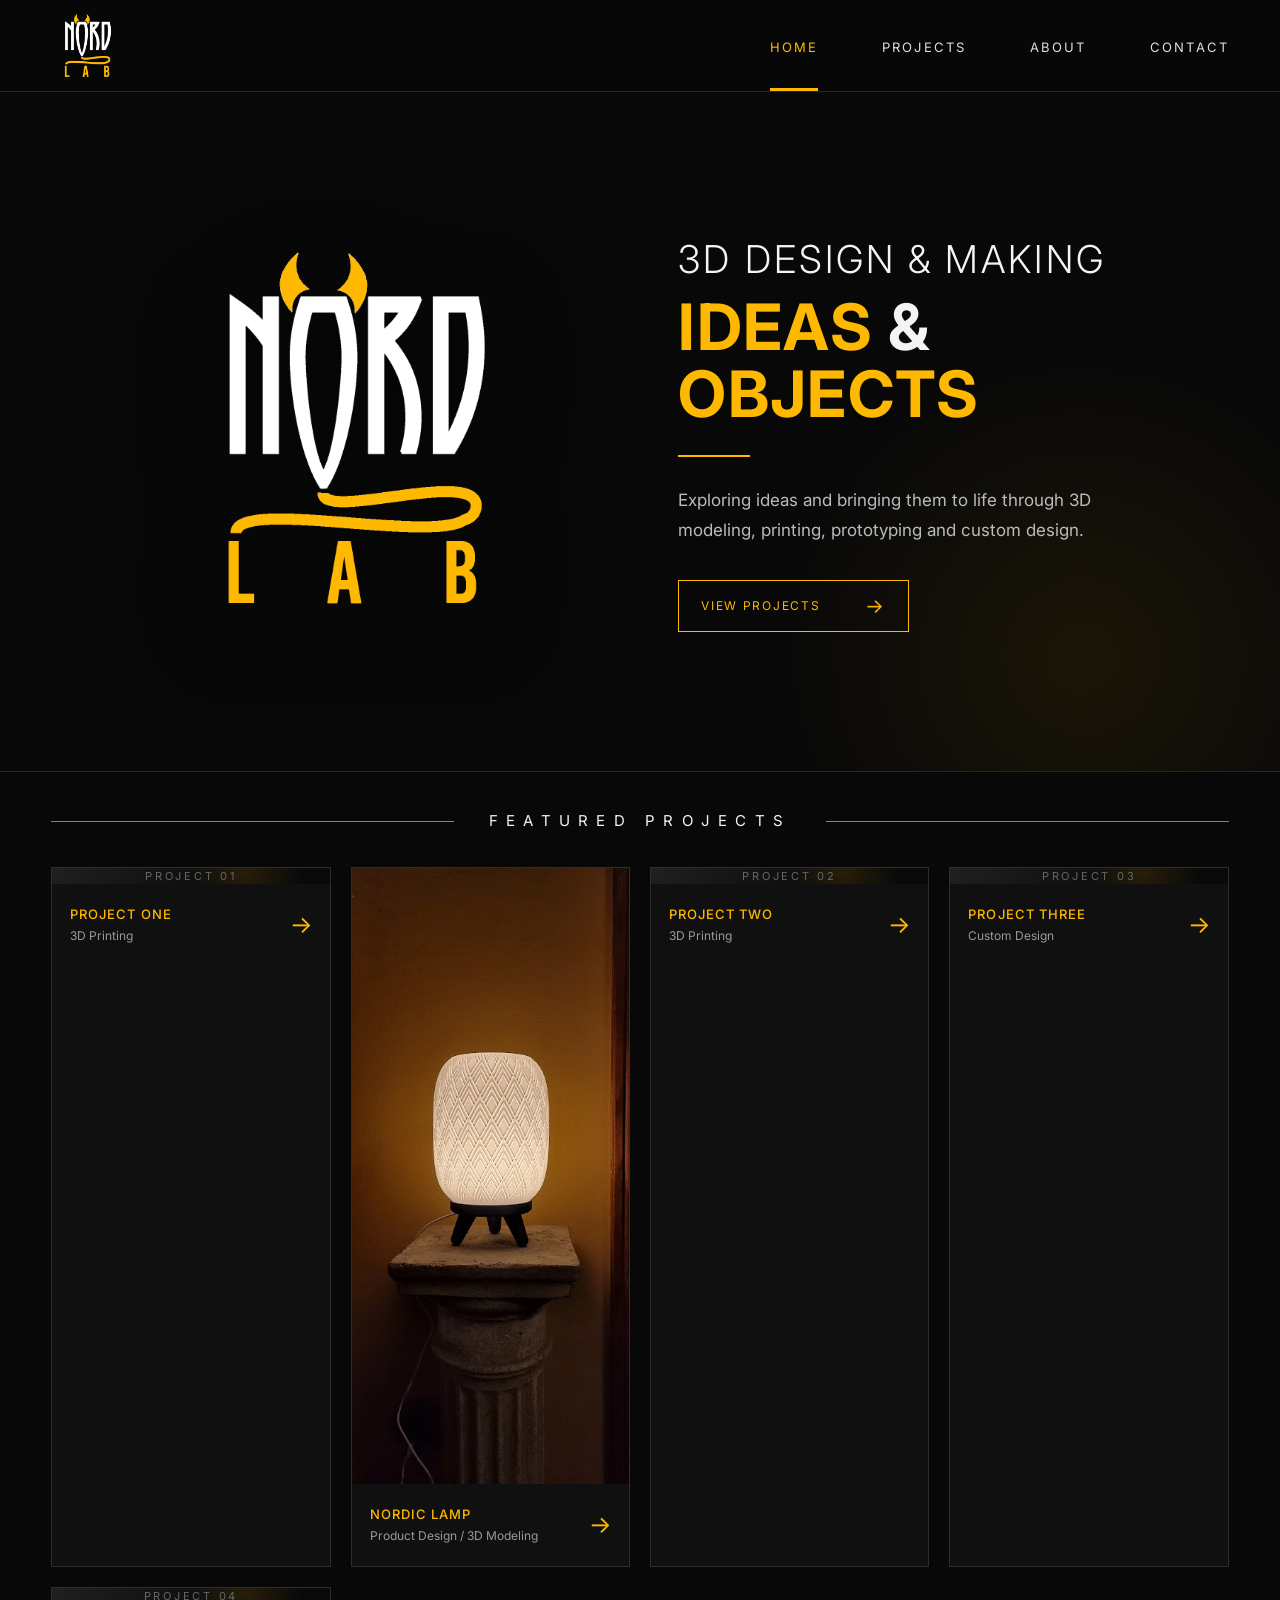
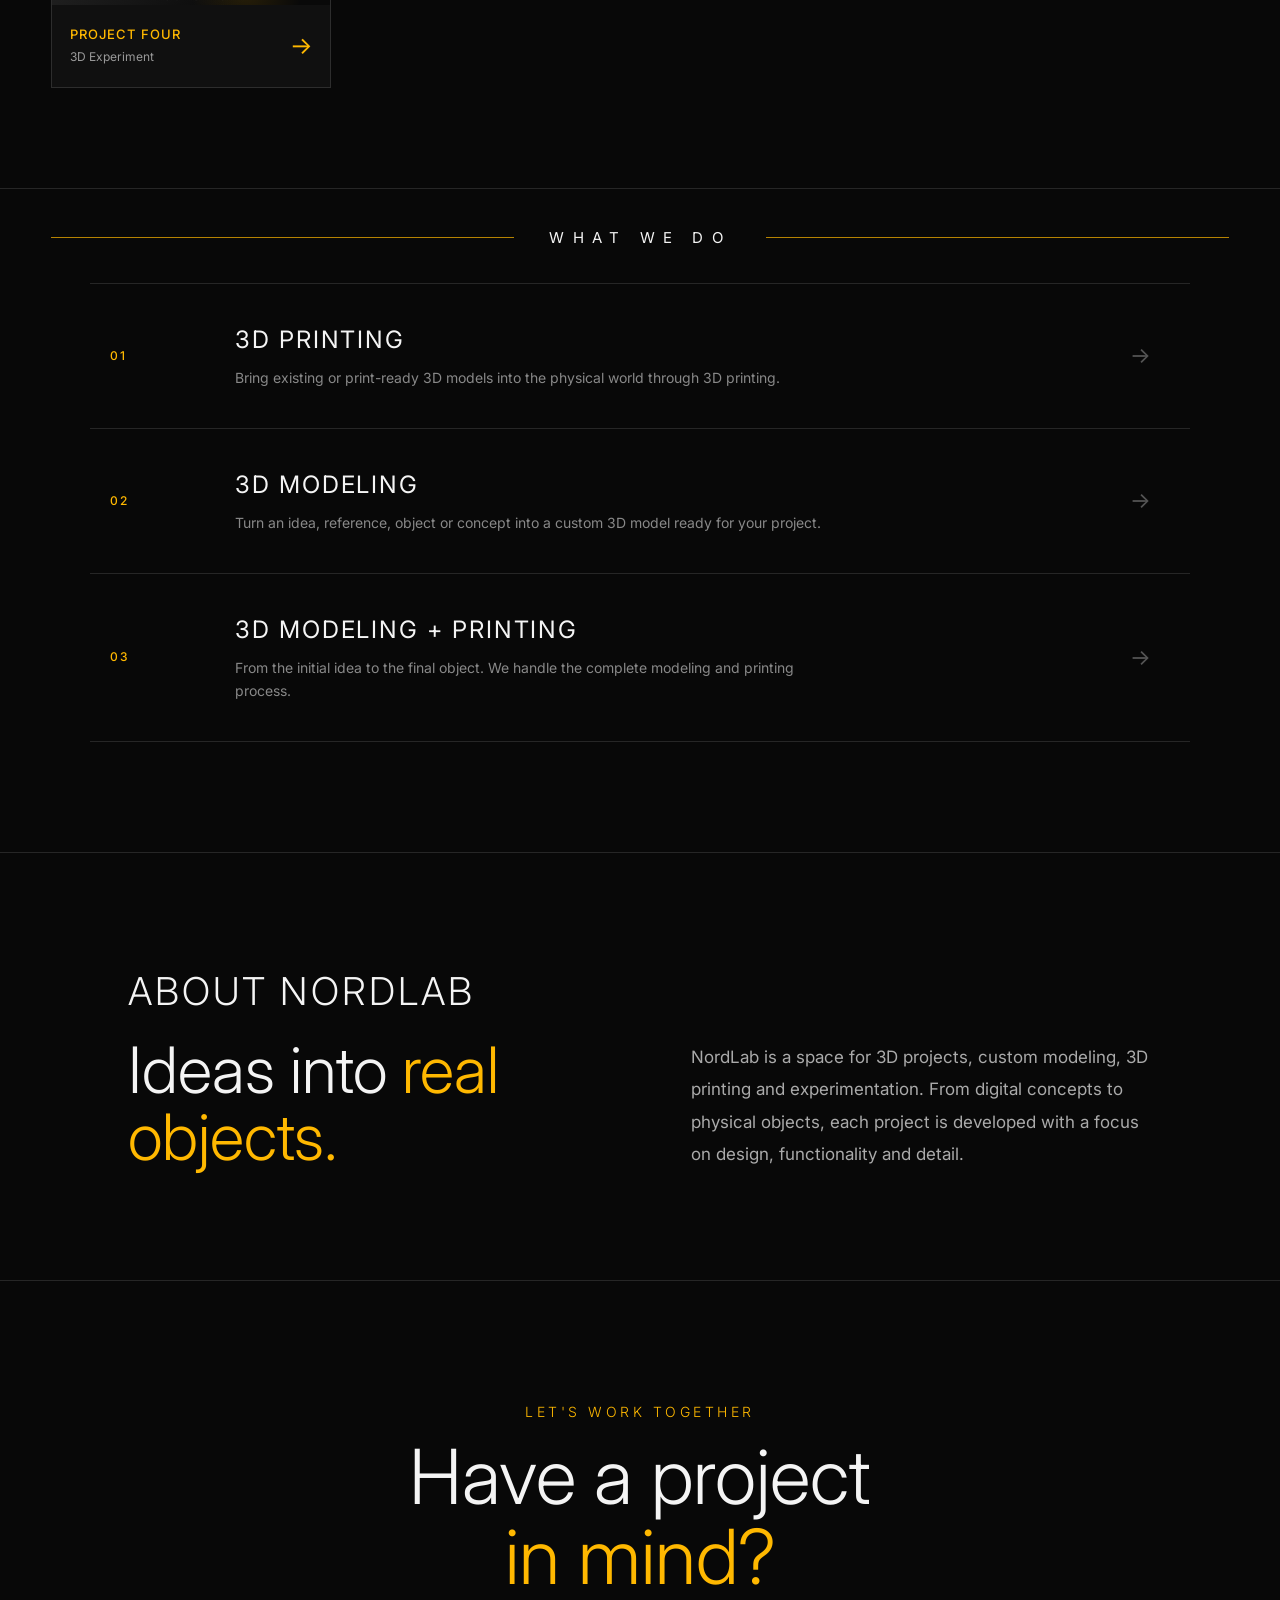
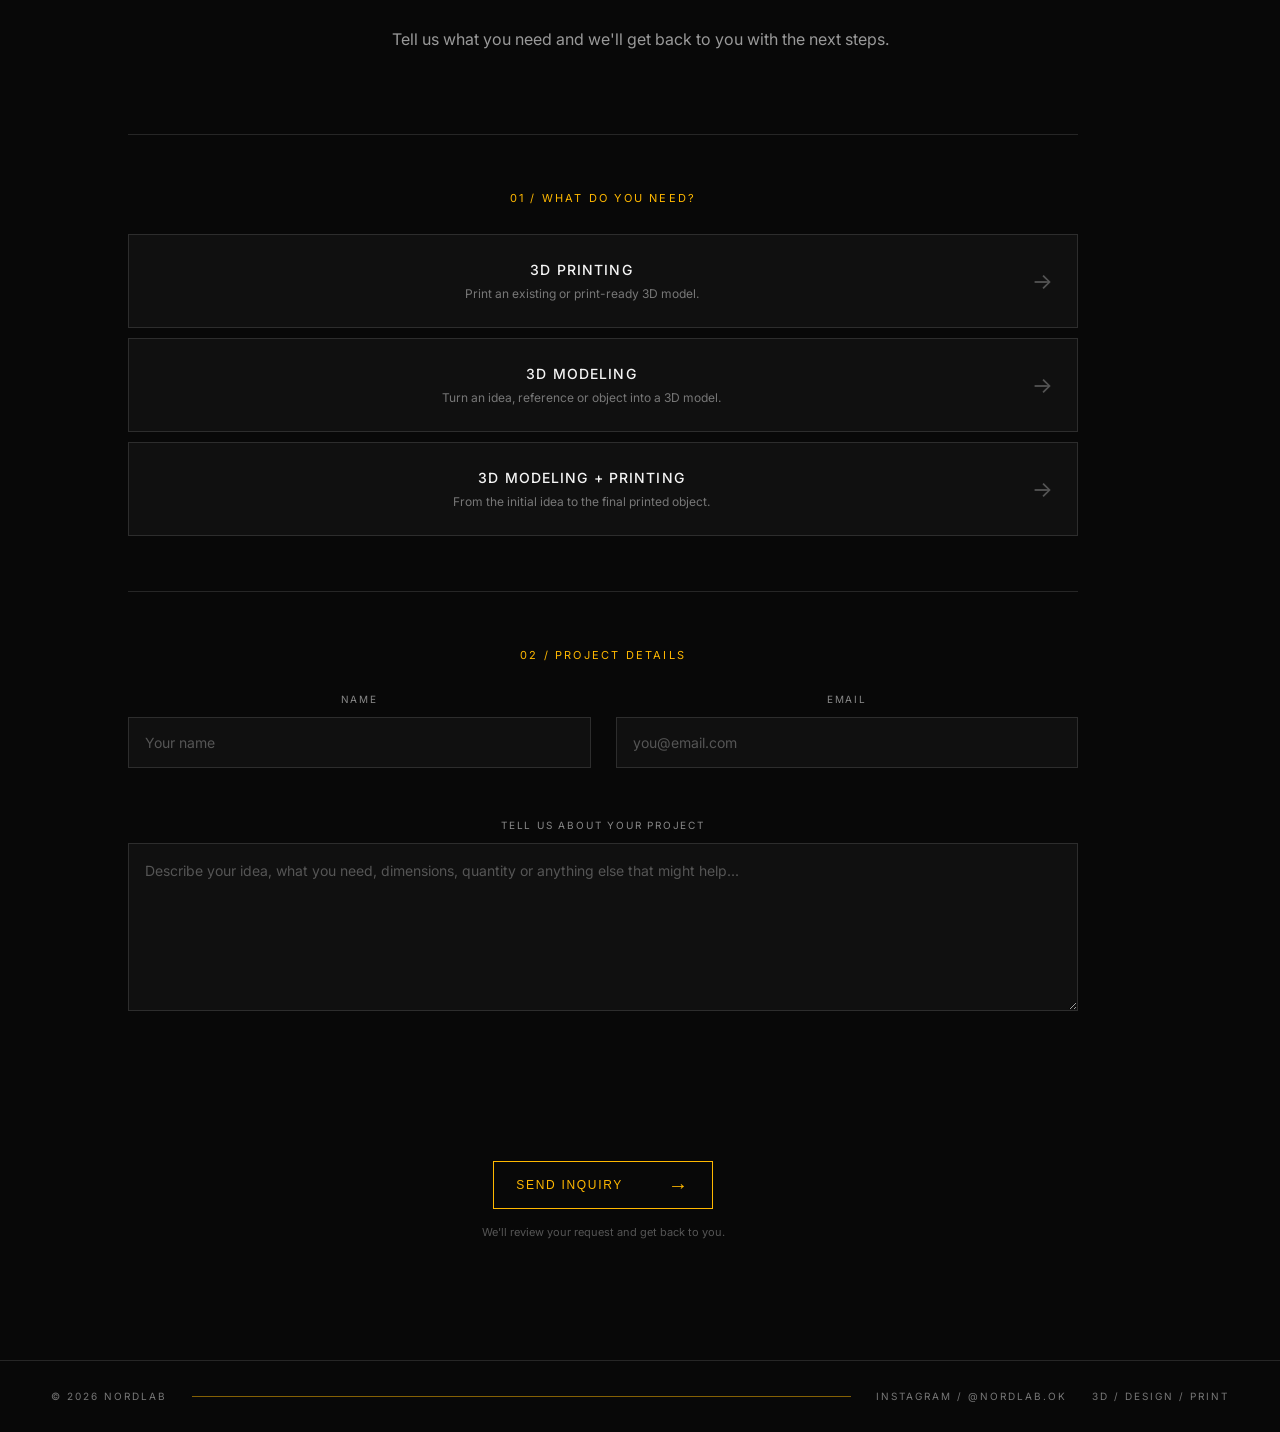
==== index.html @ 0773f210 "Se agrega la seccion What we do que interactua con el Contact us Seleccionando el servicio Se agrega" ====
<!DOCTYPE html>

<html lang="en">
<head>
  <meta charset="UTF-8">
  <meta name="viewport" content="width=device-width, initial-scale=1.0">
  <meta name="description" content="NordLab — 3D design, modeling, printing and digital projects.">
  <title>NordLab — 3D Design & Projects</title>

  <link rel="preconnect" href="https://fonts.googleapis.com">
  <link rel="preconnect" href="https://fonts.gstatic.com" crossorigin>
  <link href="https://fonts.googleapis.com/css2?family=Inter:wght@300;400;500;600&display=swap" rel="stylesheet">

  <link rel="stylesheet" href="css/style.css">
</head>

<body>

  <header class="site-header">
    <a class="brand" href="#home" aria-label="NordLab home">
      <img src="assets/images/nordlab-logo.png" alt="NordLab">
    </a>


<nav class="nav" aria-label="Main navigation">
  <a class="nav-link active" href="#home">HOME</a>
  <a class="nav-link" href="#projects">PROJECTS</a>
  <a class="nav-link" href="#about">ABOUT</a>
  <a class="nav-link" href="#contact">CONTACT</a>
</nav>


  </header>

  <main>


<!-- HERO -->
<section class="hero" id="home">

  <div class="hero-logo">
    <img src="assets/images/nordlab-logo.png" alt="NordLab logo">
  </div>

  <div class="hero-content">
    <p class="eyebrow">3D DESIGN &amp; MAKING</p>

    <h1>IDEAS <span>&amp;</span> OBJECTS</h1>

    <div class="yellow-line"></div>

    <p class="hero-text">
      Exploring ideas and bringing them to life through
      3D modeling, printing, prototyping and custom design.
    </p>

    <a class="button" href="#projects">
      VIEW PROJECTS <span>→</span>
    </a>
  </div>

  <div class="hero-glow" aria-hidden="true"></div>

</section>


<!-- PROJECTS -->
<section class="projects-section" id="projects">

  <div class="section-title">
    <span></span>
    <h2>FEATURED PROJECTS</h2>
    <span></span>
  </div>

  <div class="projects-grid">

    <!-- PROJECT 01 -->
    <article class="project-card">

      <div class="project-image placeholder">
        <span>PROJECT 01</span>
      </div>

      <div class="project-info">
        <div>
          <h3>PROJECT ONE</h3>
          <p>3D Printing</p>
        </div>

        <span class="arrow">→</span>
      </div>

    </article>


    <!-- NORDIC LAMP -->
    <article class="project-card">

      <a href="projects/nordic-lamp.html">

        <div class="project-image">
          <img
            src="assets/images/projects/nordic-lamp/cover.jpg"
            alt="Nordic Lamp"
          >
        </div>

        <div class="project-info">
          <div>
            <h3>NORDIC LAMP</h3>
            <p>Product Design / 3D Modeling</p>
          </div>

          <span class="arrow">→</span>
        </div>

      </a>

    </article>


    <!-- PROJECT 02 -->
    <article class="project-card">

      <div class="project-image placeholder">
        <span>PROJECT 02</span>
      </div>

      <div class="project-info">
        <div>
          <h3>PROJECT TWO</h3>
          <p>3D Printing</p>
        </div>

        <span class="arrow">→</span>
      </div>

    </article>


    <!-- PROJECT 03 -->
    <article class="project-card">

      <div class="project-image placeholder">
        <span>PROJECT 03</span>
      </div>

      <div class="project-info">
        <div>
          <h3>PROJECT THREE</h3>
          <p>Custom Design</p>
        </div>

        <span class="arrow">→</span>
      </div>

    </article>


    <!-- PROJECT 04 -->
    <article class="project-card">

      <div class="project-image placeholder">
        <span>PROJECT 04</span>
      </div>

      <div class="project-info">
        <div>
          <h3>PROJECT FOUR</h3>
          <p>3D Experiment</p>
        </div>

        <span class="arrow">→</span>
      </div>

    </article>

  </div>

</section>

<!-- WHAT WE DO -->

<section class="services-section" id="services">

  <div class="section-title">
    <span></span>
    <h2>WHAT WE DO</h2>
    <span></span>
  </div>

  <div class="services-list">


<article
  class="service-item"
  data-service="3D Printing"
  tabindex="0"
>

  <div class="service-number">
    01
  </div>

  <div class="service-content">
    <h3>3D PRINTING</h3>

    <p>
      Bring existing or print-ready 3D models
      into the physical world through 3D printing.
    </p>
  </div>

  <span class="service-arrow">→</span>

</article>


<article
  class="service-item"
  data-service="3D Modeling"
  tabindex="0"
>

  <div class="service-number">
    02
  </div>

  <div class="service-content">
    <h3>3D MODELING</h3>

    <p>
      Turn an idea, reference, object or concept
      into a custom 3D model ready for your project.
    </p>
  </div>

  <span class="service-arrow">→</span>

</article>


<article
  class="service-item"
  data-service="3D Modeling + Printing"
  tabindex="0"
>

  <div class="service-number">
    03
  </div>

  <div class="service-content">
    <h3>3D MODELING + PRINTING</h3>

    <p>
      From the initial idea to the final object.
      We handle the complete modeling and printing process.
    </p>
  </div>

  <span class="service-arrow">→</span>

</article>


  </div>

</section>


<!-- ABOUT -->
<section class="about-section" id="about">

  <div>
    <p class="eyebrow">ABOUT NORDLAB</p>

    <h2>
      Ideas into
      <span>real objects.</span>
    </h2>
  </div>

  <p>
    NordLab is a space for 3D projects, custom modeling,
    3D printing and experimentation. From digital concepts
    to physical objects, each project is developed with
    a focus on design, functionality and detail.
  </p>

</section>


<!-- CONTACT / GET IN TOUCH -->

<section class="contact-section" id="contact">

  <div class="contact-header">
    <p class="eyebrow">LET'S WORK TOGETHER</p>


<h2>
  Have a project<br>
  <span>in mind?</span>
</h2>

<p class="contact-intro">
  Tell us what you need and we'll get back to you with the next steps.
</p>


  </div>

  <form class="contact-form" id="contact-form">


<!-- SERVICE -->
<div class="form-section">

  <p class="form-label">01 / WHAT DO YOU NEED?</p>

  <div class="service-options">

    <label class="service-option">
      <input
        type="radio"
        name="service"
        value="3D Printing"
        required
      >

      <span class="service-option-content">
        <strong>3D PRINTING</strong>
        <small>Print an existing or print-ready 3D model.</small>
      </span>

      <span class="service-arrow">→</span>
    </label>


    <label class="service-option">
      <input
        type="radio"
        name="service"
        value="3D Modeling"
      >

      <span class="service-option-content">
        <strong>3D MODELING</strong>
        <small>Turn an idea, reference or object into a 3D model.</small>
      </span>

      <span class="service-arrow">→</span>
    </label>


    <label class="service-option">
      <input
        type="radio"
        name="service"
        value="3D Modeling + Printing"
      >

      <span class="service-option-content">
        <strong>3D MODELING + PRINTING</strong>
        <small>From the initial idea to the final printed object.</small>
      </span>

      <span class="service-arrow">→</span>
    </label>

  </div>

</div>


<!-- PROJECT DETAILS -->
<div class="form-section">

  <p class="form-label">02 / PROJECT DETAILS</p>

  <div class="form-grid">

    <div class="form-field">
      <label for="name">NAME</label>
      <input
        type="text"
        id="name"
        name="name"
        placeholder="Your name"
        required
      >
    </div>


    <div class="form-field">
      <label for="email">EMAIL</label>
      <input
        type="email"
        id="email"
        name="email"
        placeholder="you@email.com"
        required
      >
    </div>

  </div>


  <div class="form-field">
    <label for="project-description">TELL US ABOUT YOUR PROJECT</label>

    <textarea
      id="project-description"
      name="project-description"
      rows="6"
      placeholder="Describe your idea, what you need, dimensions, quantity or anything else that might help..."
      required
    ></textarea>
  </div>


  <div
  class="form-field file-upload-field"
  id="file-upload-field"
  hidden
>
  <label for="project-file">
    UPLOAD 3D MODEL
    <span class="optional">OPTIONAL</span>
  </label>

  <input
    type="file"
    id="project-file"
    name="project-file"
    accept=".stl,.3mf"
  >

  <small class="file-help">
    Accepted files: .STL / .3MF
  </small>
</div>

  <!-- FILE UPLOAD -->

  <div
    class="form-field file-upload-field"
    id="file-upload-field"
    hidden
  >

    <label for="project-file">
      UPLOAD 3D MODEL
      <span class="optional">OPTIONAL</span>
    </label>

  <input
  type="file"
  id="project-file"
  name="project-file"
  accept=".stl,.3mf"

  >

    <small class="file-help">
      Accepted files: .STL / .3MF
    </small>

  </div>
</div>


<!-- SUBMIT -->
<div class="form-submit">

  <button
    type="submit"
    class="button form-button"
  >
    SEND INQUIRY <span>→</span>
  </button>

  <p class="form-note">
    We'll review your request and get back to you.
  </p>

</div>

  </form>

</section>


  </main>

  <!-- FOOTER -->

  <footer class="site-footer">


<p>© <span id="year"></span> NORDLAB</p>

<div class="footer-line"></div>

<a
  class="footer-instagram"
  href="https://www.instagram.com/nordlab.ok"
  target="_blank"
  rel="noopener noreferrer"
>
  INSTAGRAM / @NORDLAB.OK
</a>

<p>3D / DESIGN / PRINT</p>


  </footer>

  <script src="js/main.js"></script>

</body>
</html>
---- css/style.css ----
* {
  margin: 0;
  padding: 0;
  box-sizing: border-box;
}

:root {
  --black: #080808;
  --black-soft: #101010;
  --white: #f4f4f4;
  --gray: #9b9b9b;
  --yellow: #ffb800;
  --border: rgba(255, 255, 255, 0.12);
}

html {
  scroll-behavior: smooth;
}

body {
  background: var(--black);
  color: var(--white);
  font-family: "Inter", Arial, sans-serif;
  font-weight: 400;
  line-height: 1.5;
}

a {
  color: inherit;
  text-decoration: none;
}

.site-header {
  height: 92px;
  padding: 0 4vw;
  display: flex;
  align-items: center;
  justify-content: space-between;
  border-bottom: 1px solid var(--border);
  position: sticky;
  top: 0;
  z-index: 20;
  background: rgba(8, 8, 8, 0.92);
  backdrop-filter: blur(12px);
}

.brand {
  width: 72px;
  height: 72px;
  display: flex;
  align-items: center;
}

.brand img {
  width: 100%;
  height: 100%;
  object-fit: contain;
}

.nav {
  display: flex;
  gap: clamp(24px, 5vw, 70px);
}

.nav-link {
  font-size: 13px;
  letter-spacing: 0.16em;
  padding: 38px 0 34px;
  position: relative;
  color: #ddd;
}

.nav-link::after {
  content: "";
  position: absolute;
  left: 0;
  right: 0;
  bottom: 0;
  height: 3px;
  background: var(--yellow);
  transform: scaleX(0);
  transition: transform 0.25s ease;
}

.nav-link:hover,
.nav-link.active {
  color: var(--yellow);
}

.nav-link.active::after,
.nav-link:hover::after {
  transform: scaleX(1);
}

.hero {
  min-height: 680px;
  padding: 70px 8vw;
  display: grid;
  grid-template-columns: 1fr 1fr;
  gap: 6vw;
  align-items: center;
  position: relative;
  overflow: hidden;
  border-bottom: 1px solid var(--border);
}

.hero-logo {
  display: flex;
  justify-content: center;
  align-items: center;
  position: relative;
  z-index: 2;
}

.hero-logo img {
  width: min(430px, 80%);
  filter: drop-shadow(0 20px 40px rgba(0, 0, 0, 0.5));
}

.hero-content {
  max-width: 600px;
  position: relative;
  z-index: 2;
}

.eyebrow {
  font-size: clamp(22px, 3vw, 40px);
  font-weight: 300;
  letter-spacing: 0.08em;
}

.hero h1 {
  color: var(--yellow);
  font-size: clamp(38px, 5vw, 68px);
  line-height: 1.05;
  letter-spacing: 0.02em;
  margin-top: 4px;
}

.hero h1 span {
  color: var(--white);
}

.yellow-line {
  width: 72px;
  height: 2px;
  background: var(--yellow);
  margin: 28px 0;
}

.hero-text {
  color: #bbb;
  max-width: 480px;
  font-size: 17px;
  line-height: 1.8;
}

.button {
  display: inline-flex;
  align-items: center;
  gap: 45px;
  margin-top: 34px;
  border: 1px solid var(--yellow);
  color: var(--yellow);
  padding: 16px 22px;
  font-size: 12px;
  letter-spacing: 0.14em;
  transition: background 0.25s ease, color 0.25s ease;
}

.button span {
  font-size: 20px;
  line-height: 0;
}

.button:hover {
  background: var(--yellow);
  color: var(--black);
}

.hero-glow {
  position: absolute;
  right: -12%;
  bottom: -35%;
  width: 55vw;
  height: 55vw;
  background: radial-gradient(circle, rgba(255, 184, 0, 0.08), transparent 62%);
  pointer-events: none;
}

.projects-section {
  padding: 38px 4vw 100px;
}

.section-title {
  display: flex;
  align-items: center;
  gap: 35px;
  margin-bottom: 34px;
}

.section-title span {
  height: 1px;
  background: rgba(255, 184, 0, 0.7);
  flex: 1;
}

.section-title h2 {
  font-size: 15px;
  font-weight: 400;
  letter-spacing: 0.55em;
  white-space: nowrap;
}

.projects-grid {
  display: grid;
  grid-template-columns: repeat(4, 1fr);
  gap: 20px;
}

.project-card {
  border: 1px solid var(--border);
  background: var(--black-soft);
  transition: transform 0.25s ease, border-color 0.25s ease;
}

.project-card:hover {
  transform: translateY(-6px);
  border-color: rgba(255, 184, 0, 0.55);
}

.project-image img {
  width: 100%;
  height: 100%;
  object-fit: cover;
  display: block;
  transition: transform 0.4s ease;
}

.project-card:hover .project-image img {
  transform: scale(1.04);
}

.placeholder {
  display: grid;
  place-items: center;
  background:
    radial-gradient(circle at 70% 30%, rgba(255, 184, 0, 0.12), transparent 28%),
    linear-gradient(135deg, #202020, #090909 70%);
  color: #666;
  font-size: 11px;
  letter-spacing: 0.25em;
}

.project-info {
  min-height: 82px;
  padding: 17px 18px;
  display: flex;
  justify-content: space-between;
  align-items: center;
}

.project-info h3 {
  color: var(--yellow);
  font-size: 13px;
  letter-spacing: 0.08em;
  font-weight: 500;
}

.project-info p {
  color: #999;
  font-size: 12px;
  margin-top: 3px;
}

.arrow {
  color: var(--yellow);
  font-size: 24px;
}

.about-section,
.contact-section {
  padding: 110px 10vw;
  border-top: 1px solid var(--border);
}

.about-section {
  display: grid;
  grid-template-columns: 1fr 1fr;
  gap: 8vw;
}

.about-section h2,
.contact-section h2 {
  font-size: clamp(35px, 5vw, 64px);
  line-height: 1.05;
  font-weight: 300;
  margin-top: 15px;
}

.about-section h2 span {
  color: var(--yellow);
}

.about-section > p {
  color: #aaa;
  font-size: 17px;
  line-height: 1.9;
  align-self: end;
}

.contact-section {
  text-align: center;
}

.contact-section .eyebrow {
  font-size: 14px;
  color: var(--yellow);
  letter-spacing: 0.25em;
}

.contact-section .button {
  margin-top: 35px;
}

.site-footer {
  padding: 28px 4vw;
  border-top: 1px solid var(--border);
  display: flex;
  align-items: center;
  gap: 25px;
  color: #777;
  font-size: 10px;
  letter-spacing: 0.2em;
}

.footer-line {
  height: 1px;
  flex: 1;
  background: rgba(255, 184, 0, 0.5);
}

@media (max-width: 900px) {
  .hero {
    grid-template-columns: 1fr;
    min-height: auto;
    padding: 70px 7vw 90px;
  }

  .hero-logo {
    order: 0;
  }

  .hero-logo img {
    width: min(320px, 70%);
  }

  .hero-content {
    text-align: center;
    margin: 0 auto;
  }

  .yellow-line {
    margin-left: auto;
    margin-right: auto;
  }

  .hero-text {
    margin: 0 auto;
  }

  .projects-grid {
    grid-template-columns: repeat(2, 1fr);
  }

  .about-section {
    grid-template-columns: 1fr;
    gap: 45px;
  }
}

@media (max-width: 600px) {
  .site-header {
    height: auto;
    min-height: 78px;
    padding: 8px 5vw;
  }

  .brand {
    width: 58px;
    height: 58px;
  }

  .nav {
    gap: 14px;
  }

  .nav-link {
    font-size: 9px;
    letter-spacing: 0.08em;
    padding: 26px 0 22px;
  }

  .hero {
    padding: 50px 6vw 70px;
  }

  .eyebrow {
    font-size: 25px;
  }

  .hero h1 {
    font-size: 38px;
  }

  .hero-text {
    font-size: 15px;
  }

  .projects-section {
    padding-bottom: 70px;
  }

  .section-title {
    gap: 12px;
  }

  .section-title h2 {
    font-size: 10px;
    letter-spacing: 0.2em;
  }

  .projects-grid {
    grid-template-columns: 1fr;
  }

  .about-section,
  .contact-section {
    padding: 80px 7vw;
  }

  .site-footer {
    flex-wrap: wrap;
  }
}


/* =========================
PROJECT PAGE
========================= */

.project-page {
padding: 70px 8vw 120px;
}

.project-header h1 {
color: var(--yellow);
font-size: clamp(42px, 6vw, 78px);
line-height: 1;
letter-spacing: 0.03em;
margin-bottom: 35px;
}

.project-hero {
width: 100%;
overflow: hidden;
border: 1px solid var(--border);
}

.project-hero img {
width: 100%;
display: block;
}

.project-category {
color: #999;
font-size: 12px;
letter-spacing: 0.16em;
margin-top: 18px;
}

.project-description {
padding: 110px 0;
max-width: 850px;
}

.project-description h2 {
font-size: clamp(35px, 5vw, 64px);
line-height: 1.1;
font-weight: 300;
}

/* =========================
WHAT WE DO
========================= */

.services-section {
padding: 38px 4vw 110px;
border-top: 1px solid var(--border);
}

.services-list {
max-width: 1100px;
margin: 0 auto;
border-top: 1px solid var(--border);
}

.service-item {
cursor: pointer;
}

.service-item:focus-visible {
outline: 1px solid var(--yellow);
outline-offset: 4px;
}

.service-item:hover .service-content h3 {
color: var(--yellow);
}

.service-item {
display: grid;
grid-template-columns: 90px 1fr 40px;
align-items: center;
gap: 35px;

padding: 38px 20px;

border-bottom: 1px solid var(--border);

transition:
background 0.25s ease,
padding-left 0.25s ease;
}

.service-item:hover {
background: rgba(255, 184, 0, 0.035);
padding-left: 28px;
}

.service-number {
color: var(--yellow);
font-size: 12px;
letter-spacing: 0.15em;
font-weight: 500;
}

.service-content h3 {
color: var(--white);
font-size: clamp(18px, 2vw, 24px);
font-weight: 400;
letter-spacing: 0.08em;
}

.service-content p {
color: #888;
font-size: 14px;
line-height: 1.7;
max-width: 600px;
margin-top: 8px;
}

.service-arrow {
color: #555;
font-size: 25px;
transition:
color 0.25s ease,
transform 0.25s ease;
}

.service-item:hover .service-arrow {
color: var(--yellow);
transform: translateX(5px);
}

/* MOBILE */

@media (max-width: 600px) {

.services-section {
padding: 38px 6vw 80px;
}

.service-item {
grid-template-columns: 45px 1fr 25px;
gap: 15px;
padding: 30px 8px;
}

.service-item:hover {
padding-left: 12px;
}

.service-content h3 {
font-size: 15px;
line-height: 1.3;
}

.service-content p {
font-size: 12px;
line-height: 1.6;
}

.service-arrow {
font-size: 20px;
}

}


/* =========================
PROJECT GALLERY
========================= */

.project-gallery {
padding: 70px 0;
border-top: 1px solid var(--border);
}

.gallery-grid {
display: grid;
grid-template-columns: repeat(3, 1fr);
gap: 20px;
}

.gallery-grid img {
width: 100%;
display: block;
border: 1px solid var(--border);
}

/* =========================
PROJECT DETAILS
========================= */

.project-details {
padding: 70px 0;
border-top: 1px solid var(--border);
}

.project-details-grid {
display: grid;
grid-template-columns: repeat(3, minmax(0, 1fr));
gap: 1px;
background: var(--border);
border: 1px solid var(--border);
max-width: 900px;
}

.project-detail {
background: var(--black-soft);
padding: 24px 22px;
}

.project-detail-label {
display: block;
color: var(--yellow);
font-size: 10px;
letter-spacing: 0.18em;
margin-bottom: 9px;
}

.project-detail-value {
color: #aaa;
font-size: 15px;
line-height: 1.5;
}

/* =========================
PROJECT BACK
========================= */

.project-back {
padding-top: 40px;
}

.project-page .section-title {
margin-bottom: 34px;
}

/* =========================
PROJECT CARD IMAGE
========================= */

.project-image img {
width: 100%;
height: 100%;
object-fit: cover;
display: block;
transition: transform 0.4s ease;
}

.project-card:hover .project-image img {
transform: scale(1.04);
}

/* =========================
RESPONSIVE
========================= */

@media (max-width: 900px) {

.project-details-grid {
grid-template-columns: repeat(2, 1fr);
}

}

@media (max-width: 600px) {

.project-page {
padding: 50px 6vw 80px;
}

.project-description {
padding: 80px 0;
}

.gallery-grid {
grid-template-columns: 1fr;
}

.project-header h1 {
font-size: 42px;
}

.project-details {
padding: 50px 0;
}

.project-details-grid {
grid-template-columns: 1fr;
}

.project-detail {
padding: 20px;
}

}


/* PROJECT CARD IMAGE */

.project-image img {
  width: 100%;
  height: 100%;
  object-fit: cover;
  display: block;
  transition: transform 0.4s ease;
}

.project-card:hover .project-image img {
  transform: scale(1.04);
}


/* RESPONSIVE */

@media (max-width: 600px) {

  .project-page {
    padding: 50px 6vw 80px;
  }

  .project-description {
    padding: 80px 0;
  }

  .gallery-grid {
    grid-template-columns: 1fr;
  }

  .project-header h1 {
    font-size: 42px;
  }

}


@media (max-width: 600px) {

  .project-page {
    padding: 50px 6vw 80px;
  }

  .project-description {
    padding: 80px 0;
  }

  .gallery-grid {
    grid-template-columns: 1fr;
  }

}

/* =========================
CONTACT / GET IN TOUCH
========================= */

.contact-section {
padding: 120px 10vw;
border-top: 1px solid var(--border);
}

.contact-header {
  max-width: 800px;
  margin: 0 auto 80px;
  text-align: center;
}

.contact-header .eyebrow {
font-size: 14px;
color: var(--yellow);
letter-spacing: 0.25em;
}

.contact-header h2 {
font-size: clamp(42px, 6vw, 76px);
line-height: 1.05;
font-weight: 300;
margin-top: 15px;
}

.contact-header h2 span {
color: var(--yellow);
}

.contact-intro {
color: #999;
font-size: 16px;
margin-top: 28px;
max-width: 500px;
line-height: 1.8;
margin-left: auto;
margin-right: auto;
}

/* FORM */

.contact-form {
max-width: 950px;
}

.form-section {
padding: 55px 0;
border-top: 1px solid var(--border);
}

.form-label {
color: var(--yellow);
font-size: 11px;
letter-spacing: 0.2em;
margin-bottom: 28px;
}

/* SERVICE OPTIONS */

.service-options {
display: grid;
gap: 10px;
}

.service-option {
position: relative;
display: flex;
align-items: center;
gap: 22px;
padding: 24px;
border: 1px solid var(--border);
background: var(--black-soft);
cursor: pointer;
transition:
border-color 0.25s ease,
background 0.25s ease,
transform 0.25s ease;
}

.service-option:hover {
border-color: rgba(255, 184, 0, 0.5);
transform: translateX(4px);
}

.service-option input {
position: absolute;
opacity: 0;
pointer-events: none;
}

.service-option-content {
display: flex;
flex-direction: column;
gap: 5px;
flex: 1;
}

.service-option-content strong {
color: var(--white);
font-size: 14px;
letter-spacing: 0.08em;
font-weight: 500;
}

.service-option-content small {
color: #777;
font-size: 12px;
}

.service-arrow {
color: #555;
font-size: 22px;
transition: color 0.25s ease;
}

/* SELECTED SERVICE */

.service-option:has(input:checked) {
border-color: var(--yellow);
background: rgba(255, 184, 0, 0.05);
}

.service-option:has(input:checked) strong {
color: var(--yellow);
}

.service-option:has(input:checked) .service-arrow {
color: var(--yellow);
}

/* FORM GRID */

.form-grid {
display: grid;
grid-template-columns: 1fr 1fr;
gap: 25px;
margin-bottom: 25px;
}

.form-field {
display: flex;
flex-direction: column;
margin-bottom: 25px;
}

.form-field label {
color: #888;
font-size: 10px;
letter-spacing: 0.18em;
margin-bottom: 10px;
}

.form-field input[type="text"],
.form-field input[type="email"],
.form-field textarea {
width: 100%;
border: 1px solid var(--border);
background: var(--black-soft);
color: var(--white);
padding: 16px;
font-family: inherit;
font-size: 14px;
outline: none;
transition: border-color 0.25s ease;
}

.form-field textarea {
resize: vertical;
min-height: 150px;
line-height: 1.6;
}

.form-field input:focus,
.form-field textarea:focus {
border-color: var(--yellow);
}

.form-field input::placeholder,
.form-field textarea::placeholder {
color: #555;
}

/* CONDITIONAL FIELDS */

.conditional-fields {
margin-top: 10px;
}

[hidden] {
display: none !important;
}

/* RADIO BUTTONS */

.radio-row {
display: flex;
gap: 10px;
}

.radio-option {
display: inline-flex !important;
flex-direction: row !important;
align-items: center;
gap: 8px;
padding: 12px 18px;
border: 1px solid var(--border);
cursor: pointer;
}

.radio-option input {
accent-color: var(--yellow);
}

/* FILE INPUT */

.form-field input[type="file"] {
width: 100%;
padding: 14px;
border: 1px dashed var(--border);
background: var(--black-soft);
color: #888;
font-family: inherit;
font-size: 12px;
}

.file-help {
color: #555;
font-size: 11px;
margin-top: 8px;
}

.optional {
color: #555;
margin-left: 8px;
}

/* SUBMIT */

.form-submit {
padding-top: 35px;
}

.form-button {
margin-top: 0;
background: transparent;
cursor: pointer;
}

.form-note {
color: #555;
font-size: 11px;
margin-top: 15px;
}

/* MOBILE */

@media (max-width: 600px) {

.contact-section {
padding: 80px 7vw;
}

.contact-header {
margin-bottom: 55px;
}

.contact-header h2 {
font-size: 42px;
}

.form-section {
padding: 45px 0;
}

.form-grid {
grid-template-columns: 1fr;
gap: 0;
margin-bottom: 0;
}

.service-option {
padding: 20px 16px;
gap: 14px;
}

.service-option-content strong {
font-size: 12px;
}

.service-option-content small {
font-size: 11px;
line-height: 1.5;
}

}
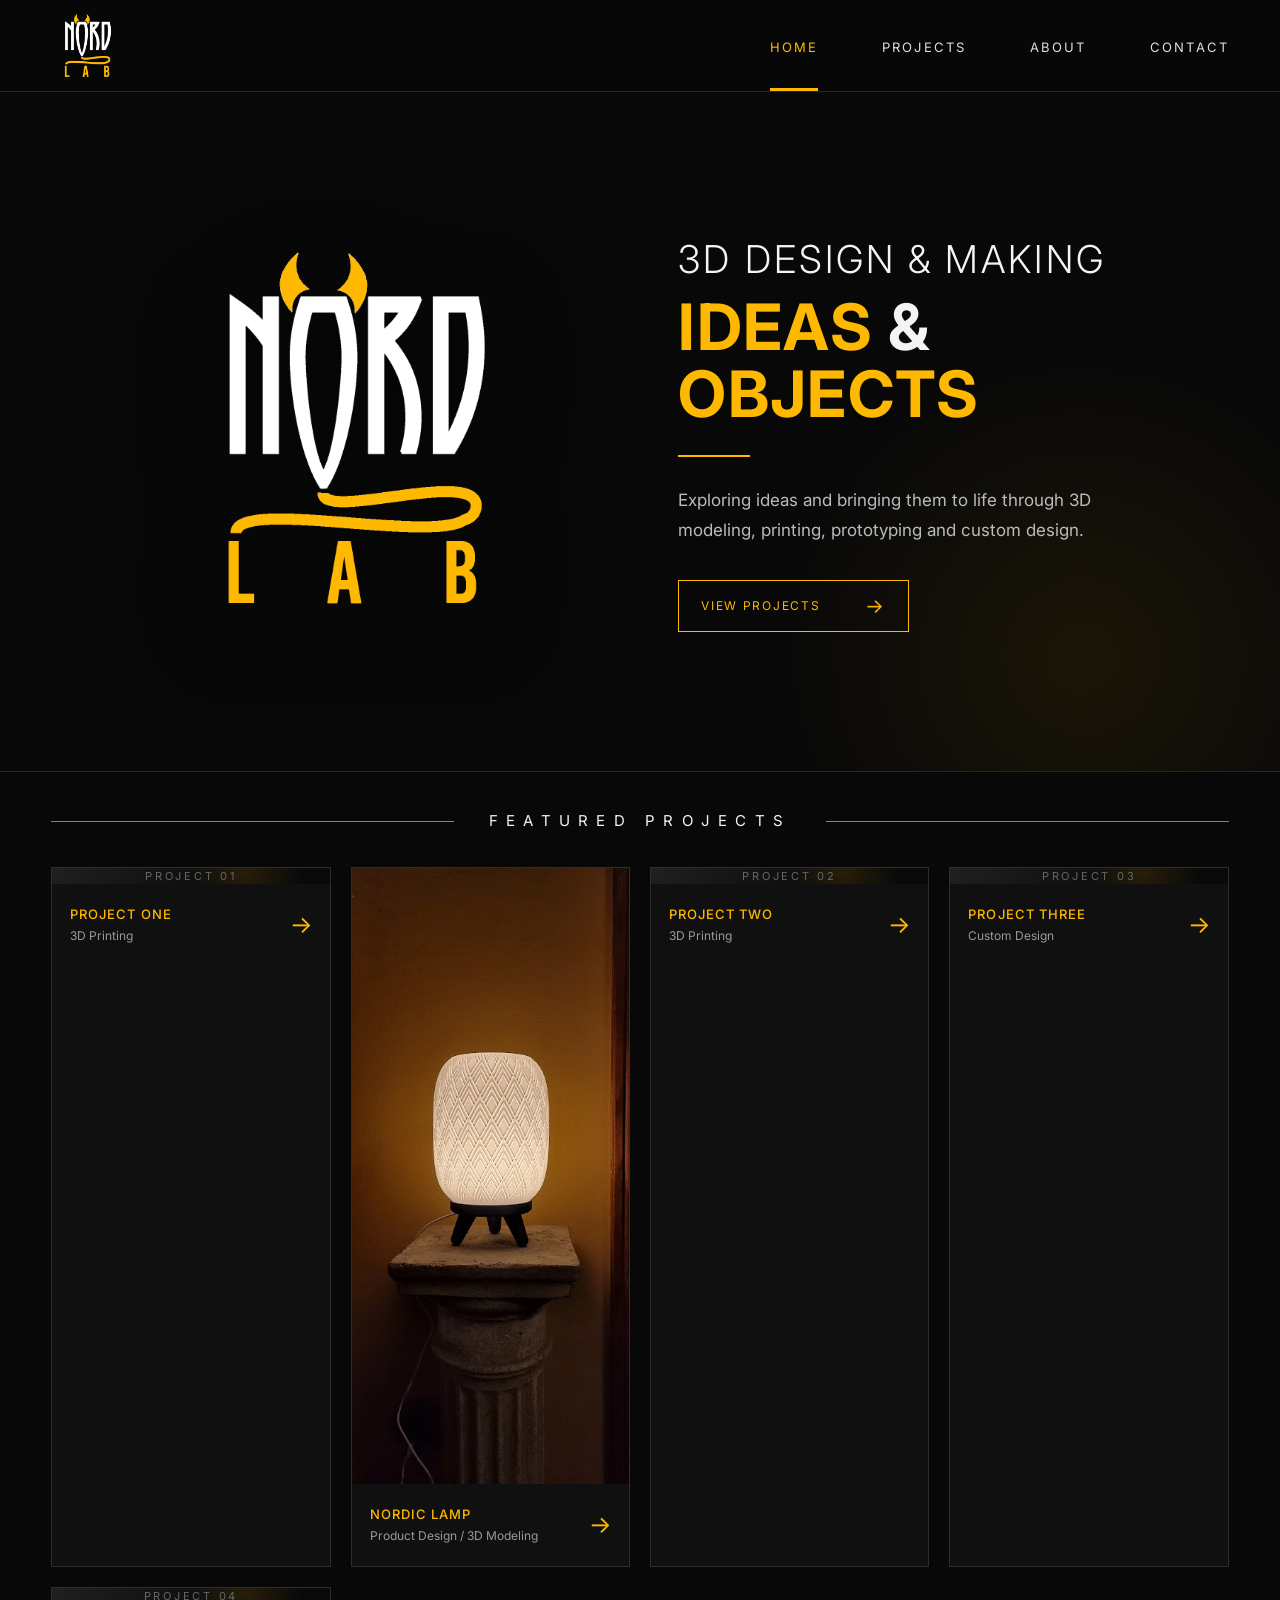
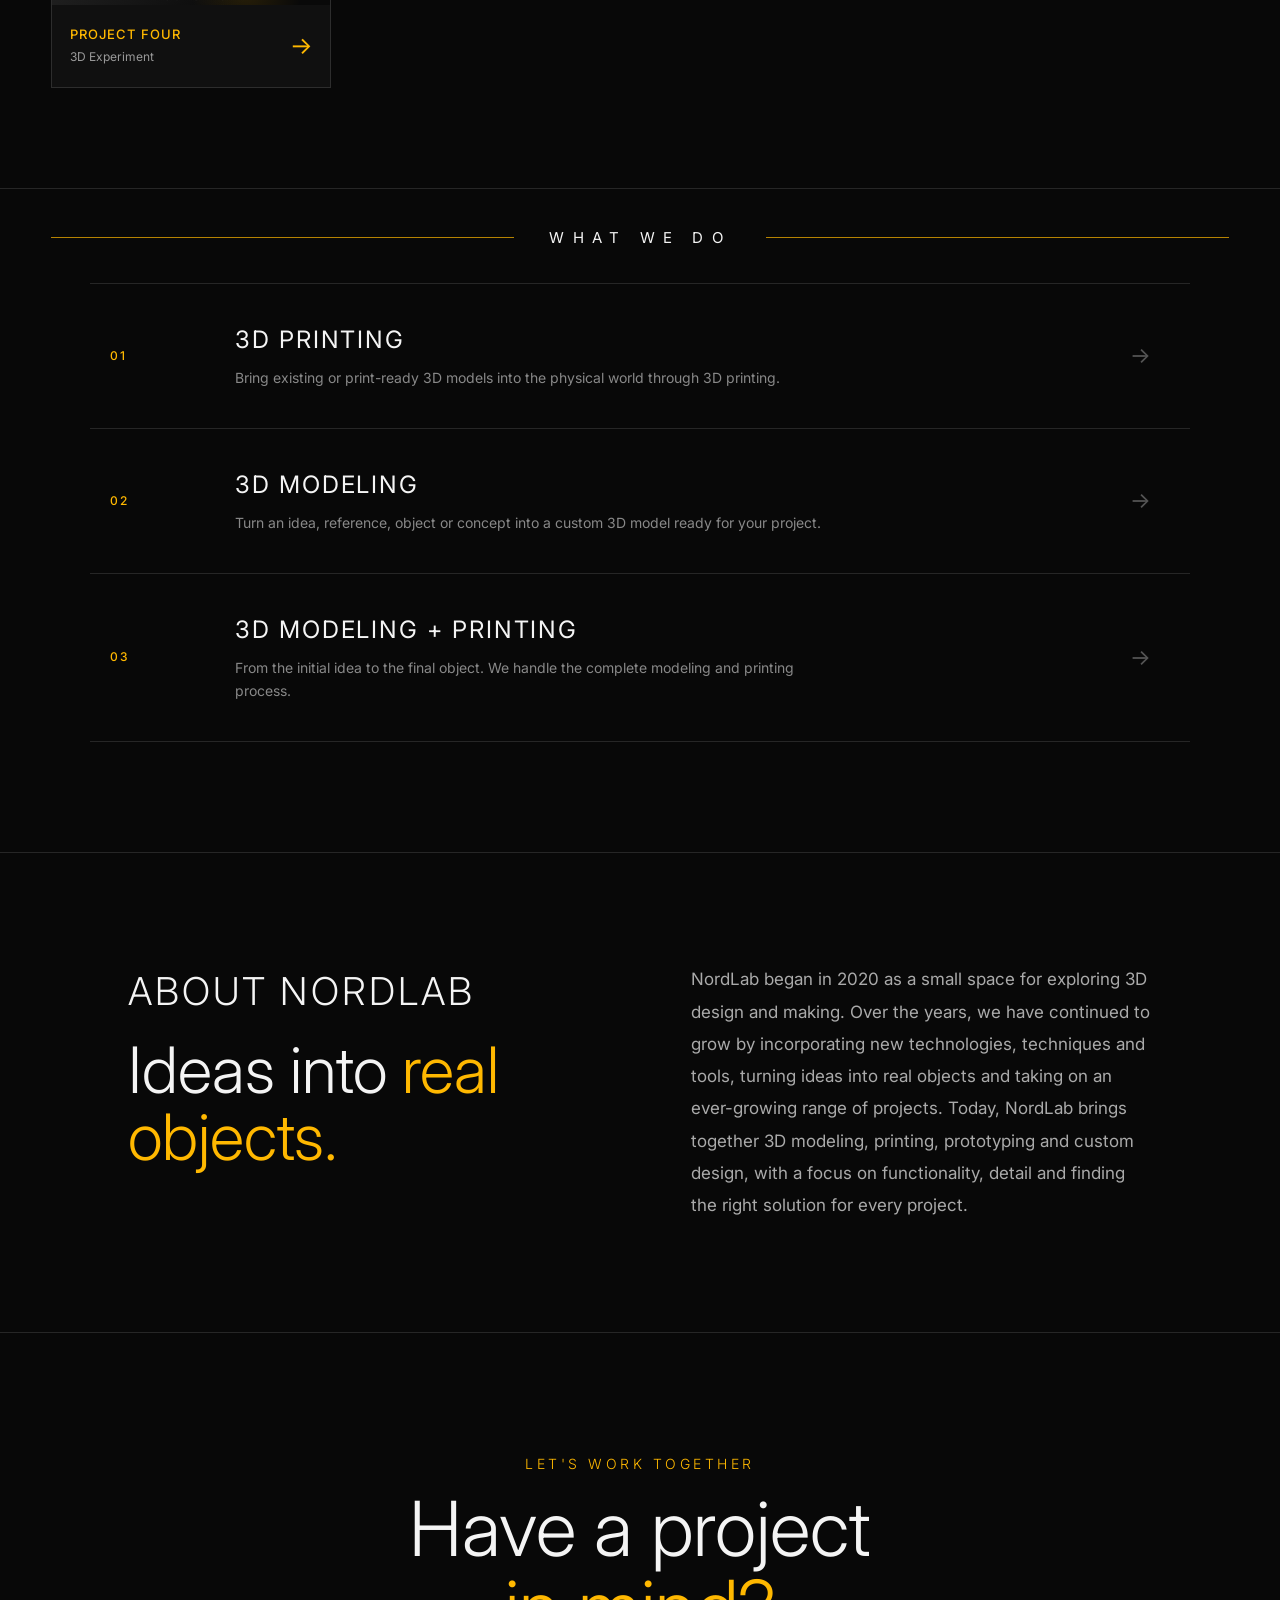
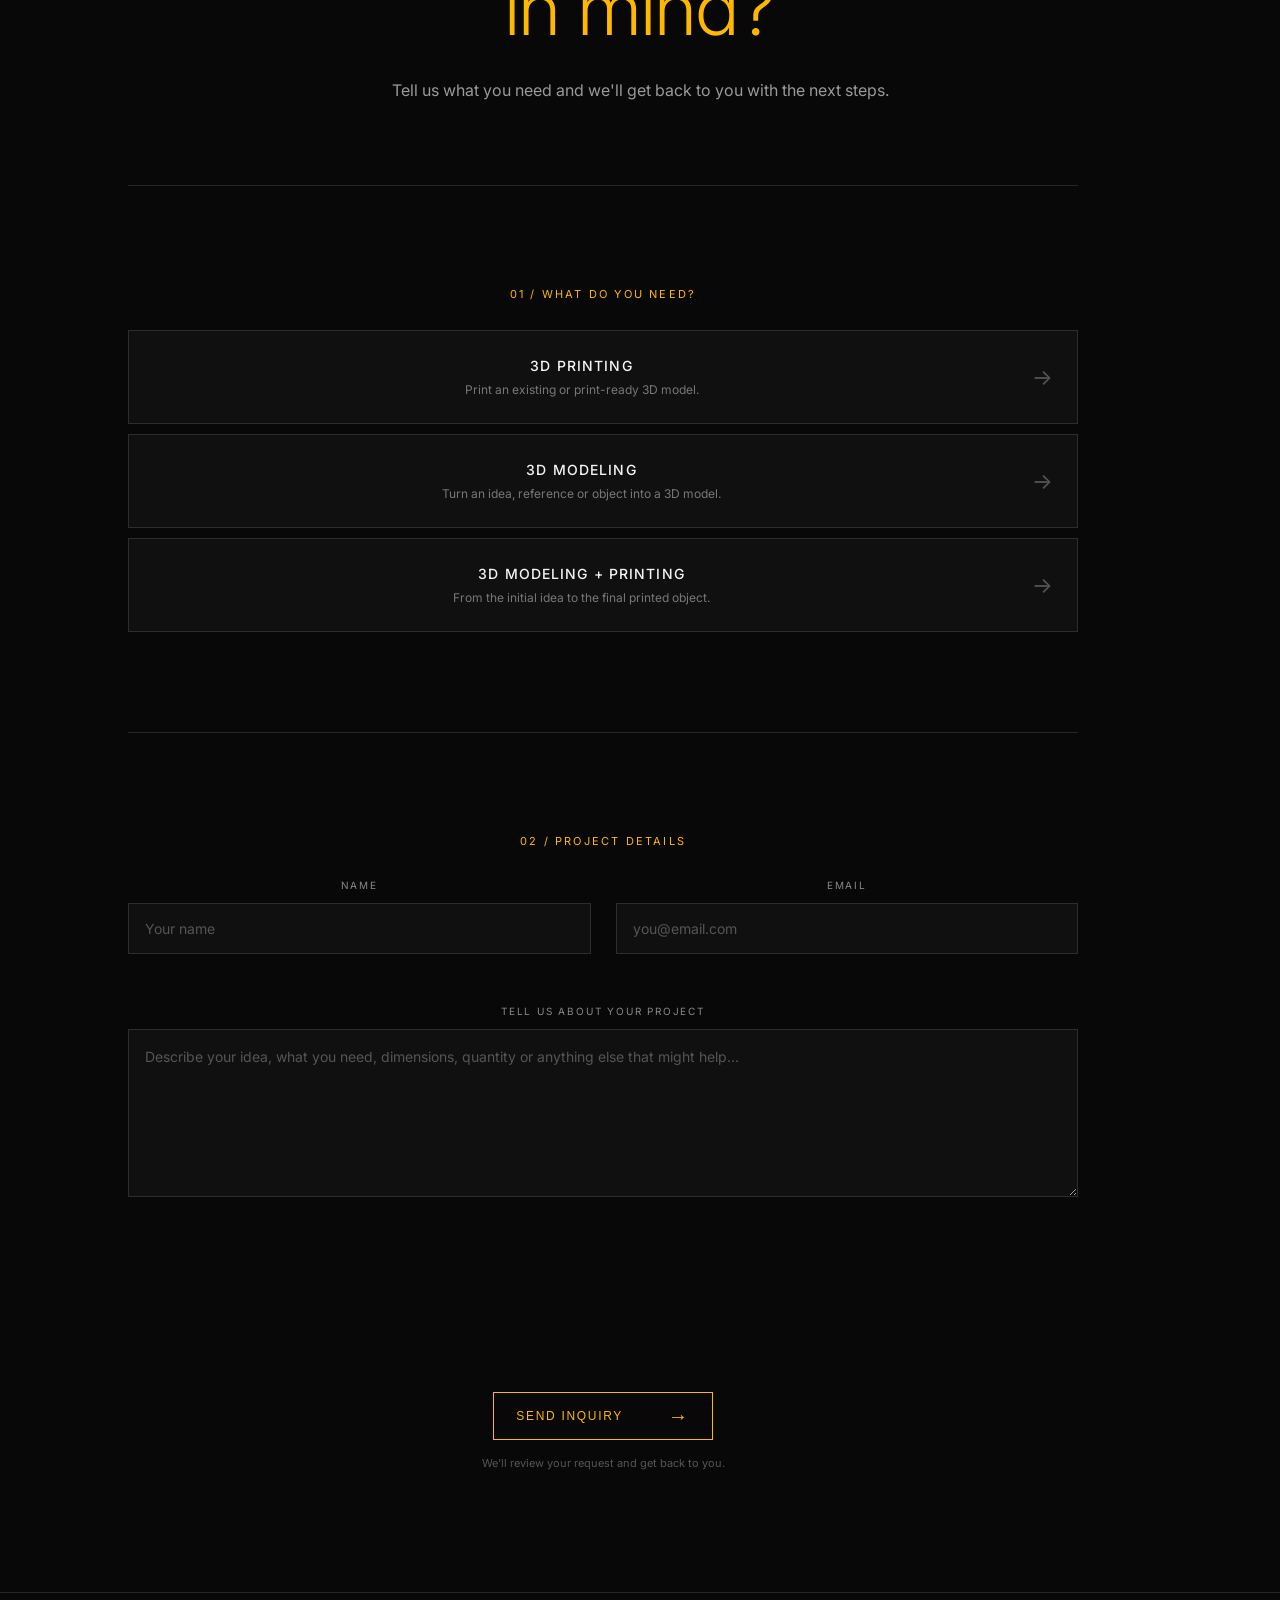
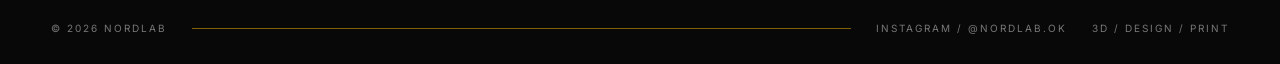
==== commit 48eb4ec0: "Pruebo cambiar el padding del forms" ====
--- a/index.html
+++ b/index.html
@@ -283,10 +283,12 @@
   </div>
 
   <p>
-    NordLab is a space for 3D projects, custom modeling,
-    3D printing and experimentation. From digital concepts
-    to physical objects, each project is developed with
-    a focus on design, functionality and detail.
+    NordLab began in 2020 as a small space for exploring 3D design and making. 
+    Over the years, we have continued to grow by incorporating new technologies, techniques and tools, turning ideas into 
+    real objects and taking on an ever-growing range of projects.
+    Today, NordLab brings together 3D modeling, printing, prototyping and custom design, with a focus on functionality, 
+    detail and finding the right solution for every project.
+
   </p>
 
 </section>
@@ -312,7 +314,13 @@
 
   </div>
 
-  <form class="contact-form" id="contact-form">
+  <form
+  class="contact-form"
+  id="contact-form"
+  method="POST"
+  action="/api/submit"
+  enctype="multipart/form-data"
+>
 
 
 <!-- SERVICE -->
--- a/css/style.css
+++ b/css/style.css
@@ -842,7 +842,7 @@
 }
 
 .form-section {
-padding: 55px 0;
+padding: 100px 0;
 border-top: 1px solid var(--border);
 }
 
@@ -1091,3 +1091,32 @@
 }
 
 }
+
+/* =========================
+FORM MESSAGE
+========================= */
+
+.form-button:disabled {
+opacity: 0.5;
+cursor: wait;
+}
+
+.form-message {
+margin-top: 22px;
+padding: 16px 18px;
+border: 1px solid var(--border);
+font-size: 12px;
+line-height: 1.6;
+}
+
+.form-message.success {
+color: var(--yellow);
+border-color: rgba(255, 184, 0, 0.45);
+background: rgba(255, 184, 0, 0.04);
+}
+
+.form-message.error {
+color: #ff8f8f;
+border-color: rgba(255, 100, 100, 0.35);
+background: rgba(255, 100, 100, 0.04);
+}
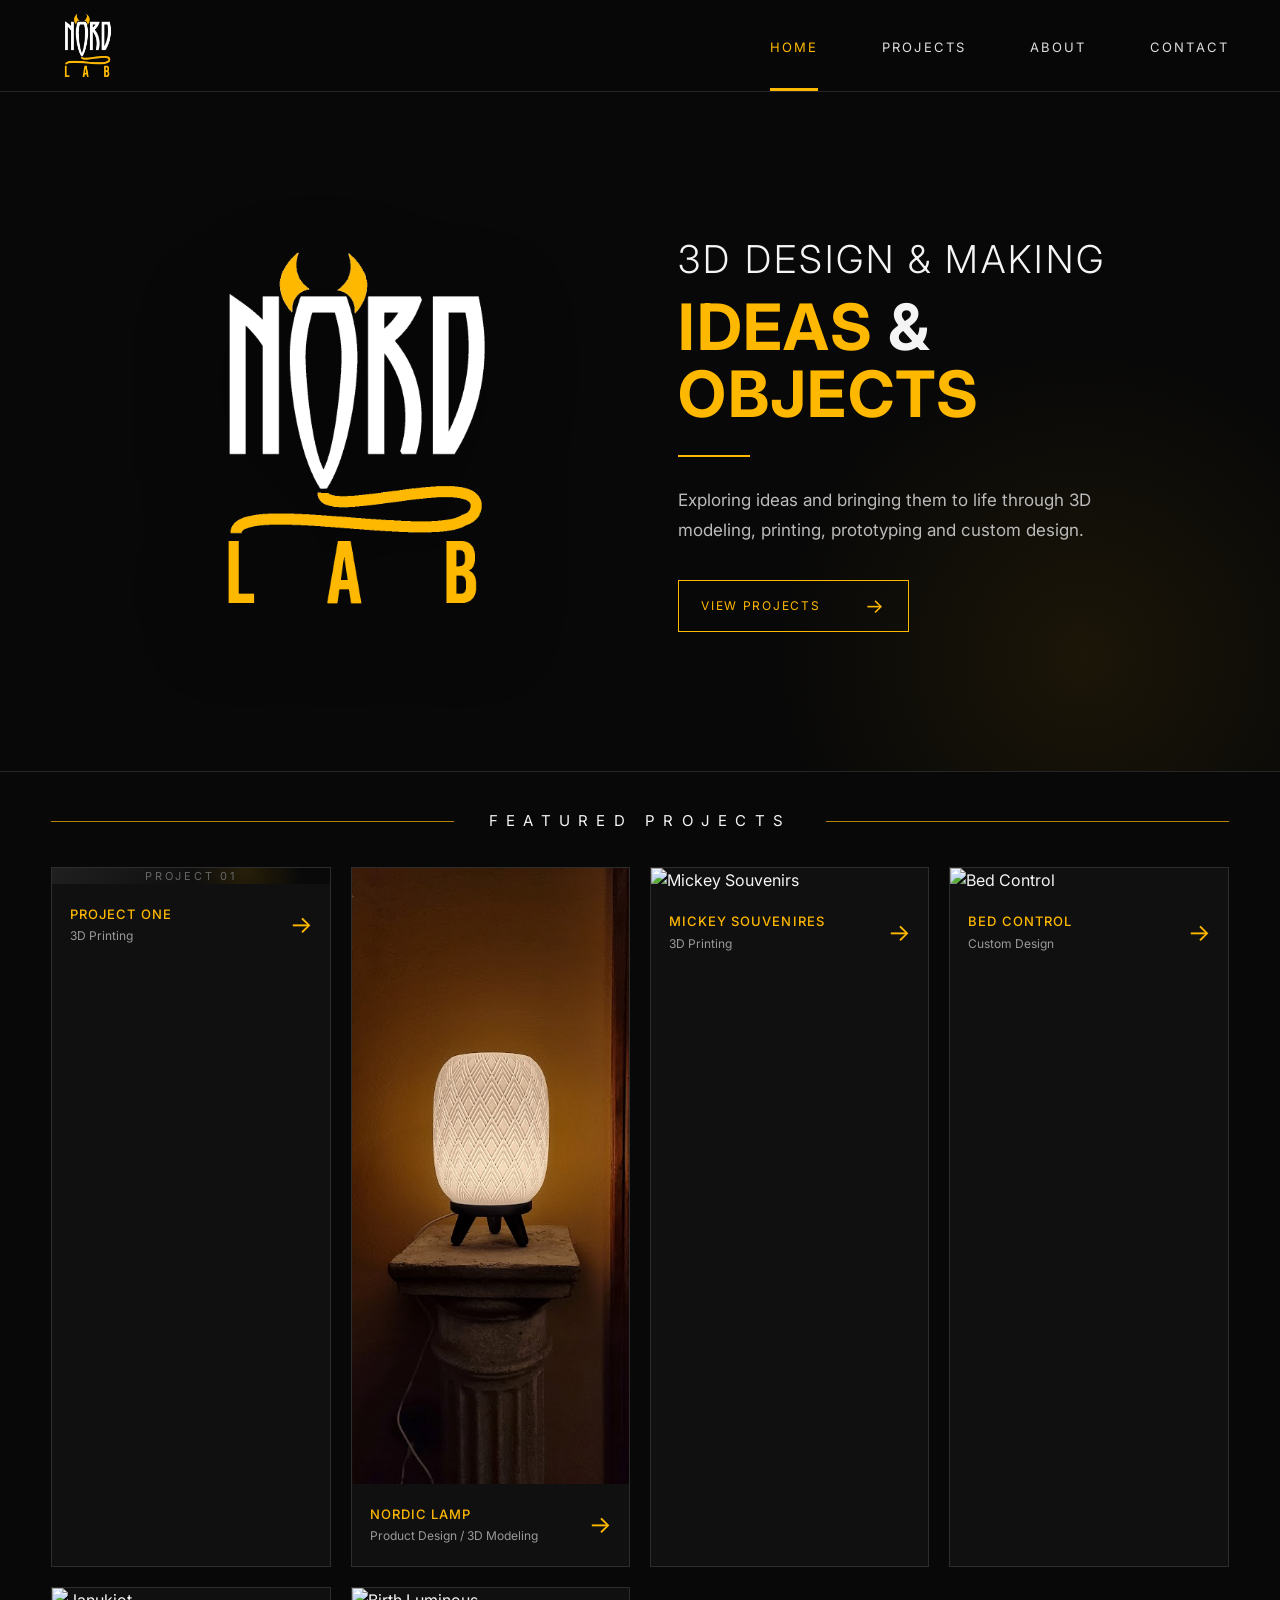
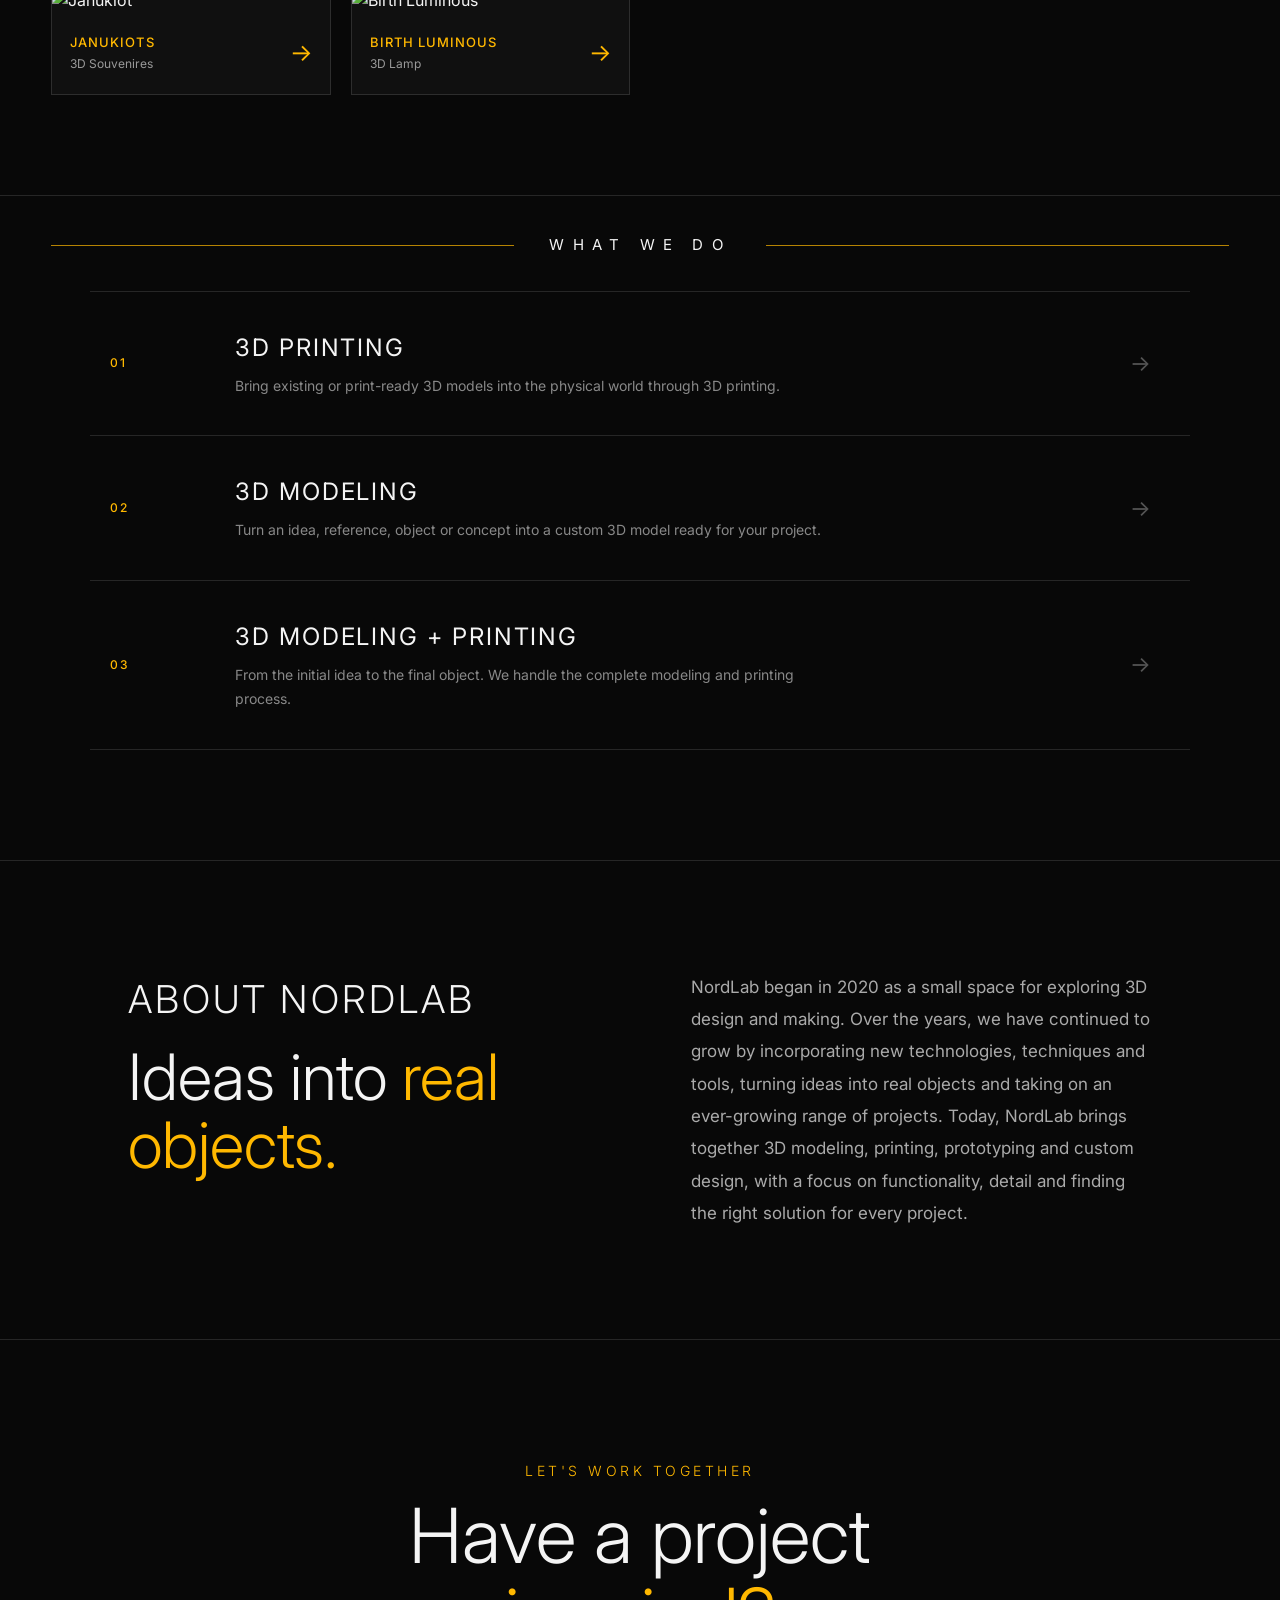
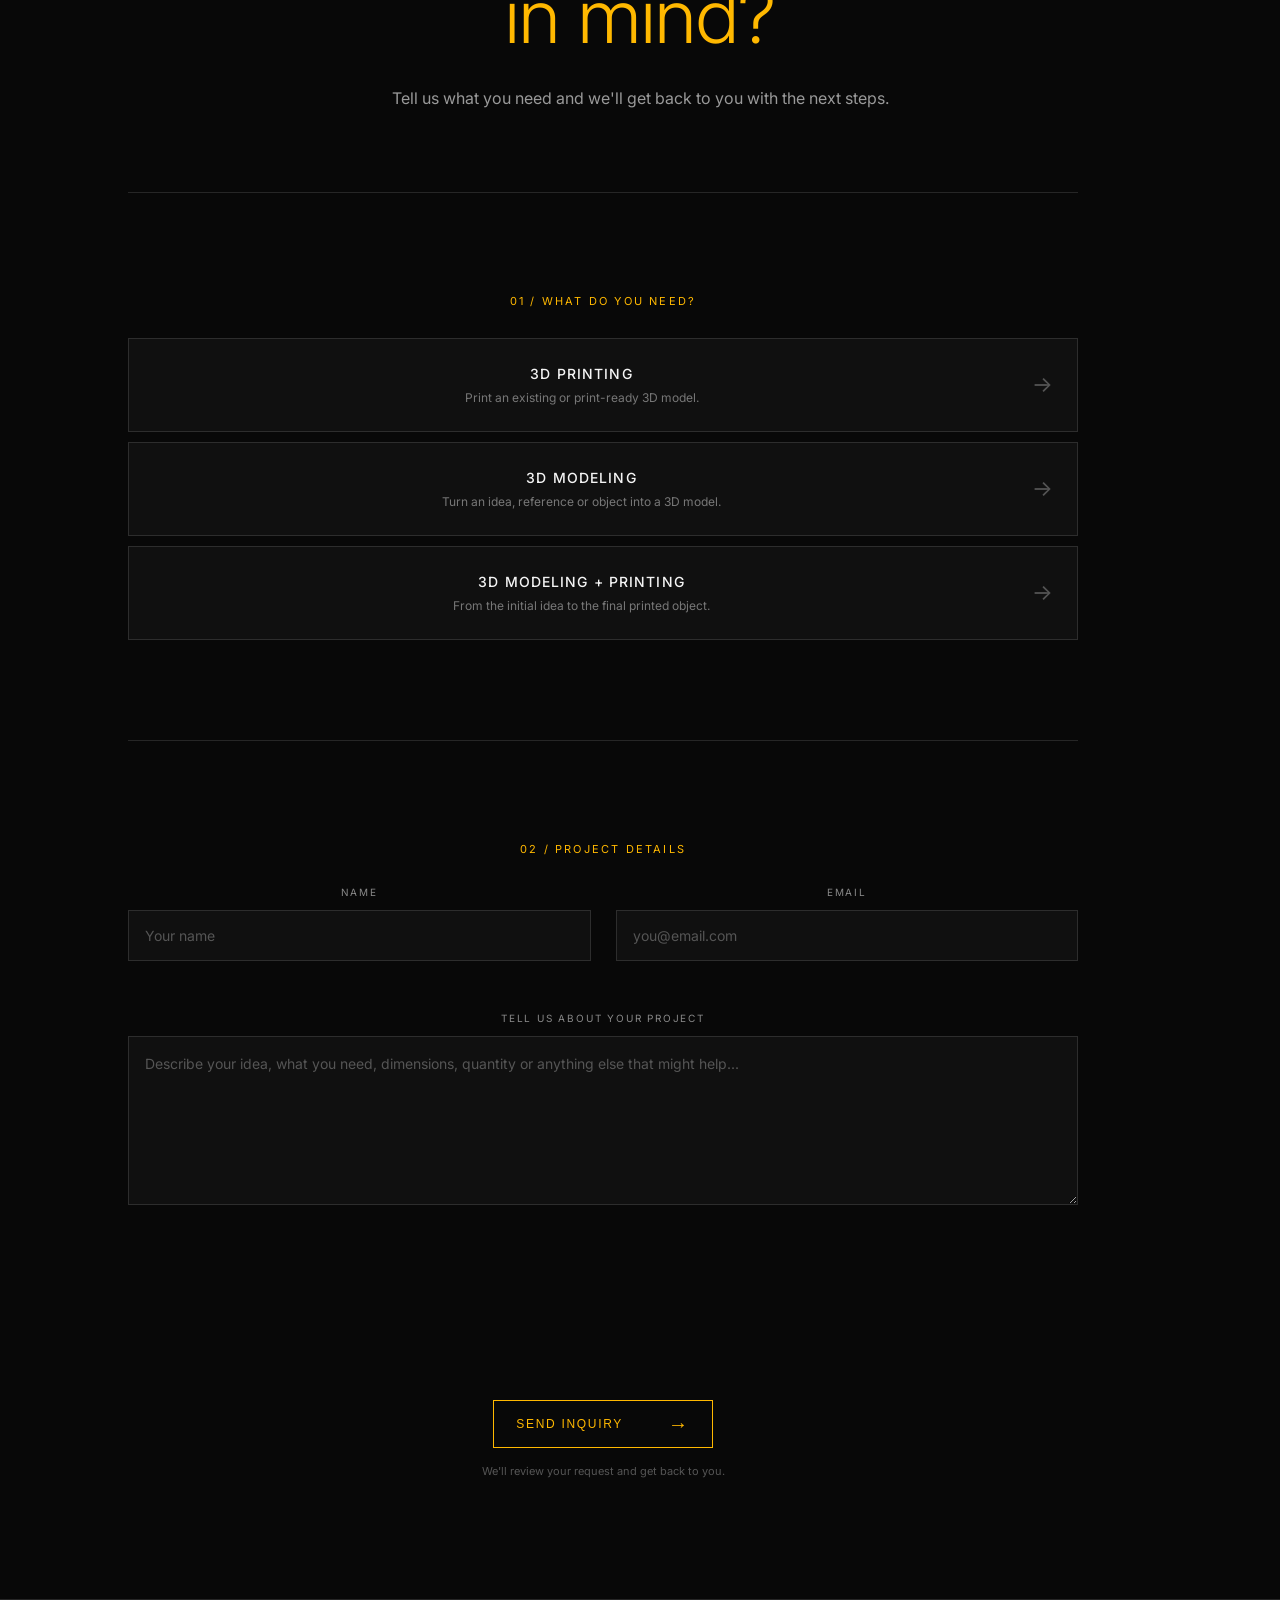
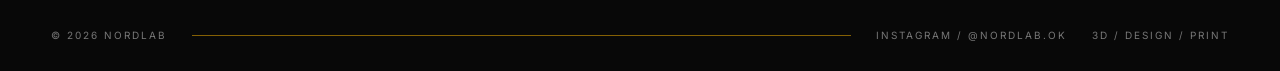
==== commit 03209ba9: "Agrego proyectos" ====
--- a/index.html
+++ b/index.html
@@ -120,59 +120,105 @@
     </article>
 
 
-    <!-- PROJECT 02 -->
+    <!-- MICKEY SOUVENIRES -->
     <article class="project-card">
 
-      <div class="project-image placeholder">
-        <span>PROJECT 02</span>
-      </div>
-
-      <div class="project-info">
-        <div>
-          <h3>PROJECT TWO</h3>
-          <p>3D Printing</p>
-        </div>
-
-        <span class="arrow">→</span>
-      </div>
+      <a href="projects/mickey-souvenirs.html">
+
+        <div class="project-image">
+          <img
+            src="assets/images/projects/mickey-souvenirs/cover.jpg"
+            alt="Mickey Souvenirs"
+          >
+        </div>
+
+        <div class="project-info">
+          <div>
+            <h3>MICKEY SOUVENIRES</h3>
+            <p>3D Printing</p>
+          </div>
+
+          <span class="arrow">→</span>
+        </div>
+
+      </a>
 
     </article>
 
 
-    <!-- PROJECT 03 -->
+    <!-- BED CONTROL -->
     <article class="project-card">
 
-      <div class="project-image placeholder">
-        <span>PROJECT 03</span>
-      </div>
-
-      <div class="project-info">
-        <div>
-          <h3>PROJECT THREE</h3>
-          <p>Custom Design</p>
-        </div>
-
-        <span class="arrow">→</span>
-      </div>
+      <a href="projects/bed-control.html">
+
+        <div class="project-image">
+          <img
+            src="assets/images/projects/bed-control/cover.jpg"
+            alt="Bed Control"
+          >
+        </div>
+
+        <div class="project-info">
+          <div>
+            <h3>BED CONTROL</h3>
+            <p>Custom Design</p>
+          </div>
+
+          <span class="arrow">→</span>
+        </div>
+
+      </a>
 
     </article>
 
 
-    <!-- PROJECT 04 -->
+    <!-- JANUKIOTS -->
     <article class="project-card">
 
-      <div class="project-image placeholder">
-        <span>PROJECT 04</span>
-      </div>
-
-      <div class="project-info">
-        <div>
-          <h3>PROJECT FOUR</h3>
-          <p>3D Experiment</p>
-        </div>
-
-        <span class="arrow">→</span>
-      </div>
+      <a href="projects/janukiot.html">
+
+        <div class="project-image">
+          <img
+            src="assets/images/projects/janukiot/cover.jpg"
+            alt="Janukiot"
+          >
+        </div>
+
+        <div class="project-info">
+          <div>
+            <h3>JANUKIOTS</h3>
+            <p>3D Souvenires</p>
+          </div>
+
+          <span class="arrow">→</span>
+        </div>
+
+      </a>
+
+    </article>
+
+        <!-- BIRTH LUMINOUS -->
+    <article class="project-card">
+
+      <a href="projects/birth-luminous.html">
+
+        <div class="project-image">
+          <img
+            src="assets/images/projects/birth-luminous/cover.jpg"
+            alt="Birth Luminous"
+          >
+        </div>
+
+        <div class="project-info">
+          <div>
+            <h3>BIRTH LUMINOUS</h3>
+            <p>3D Lamp</p>
+          </div>
+
+          <span class="arrow">→</span>
+        </div>
+
+      </a>
 
     </article>
 
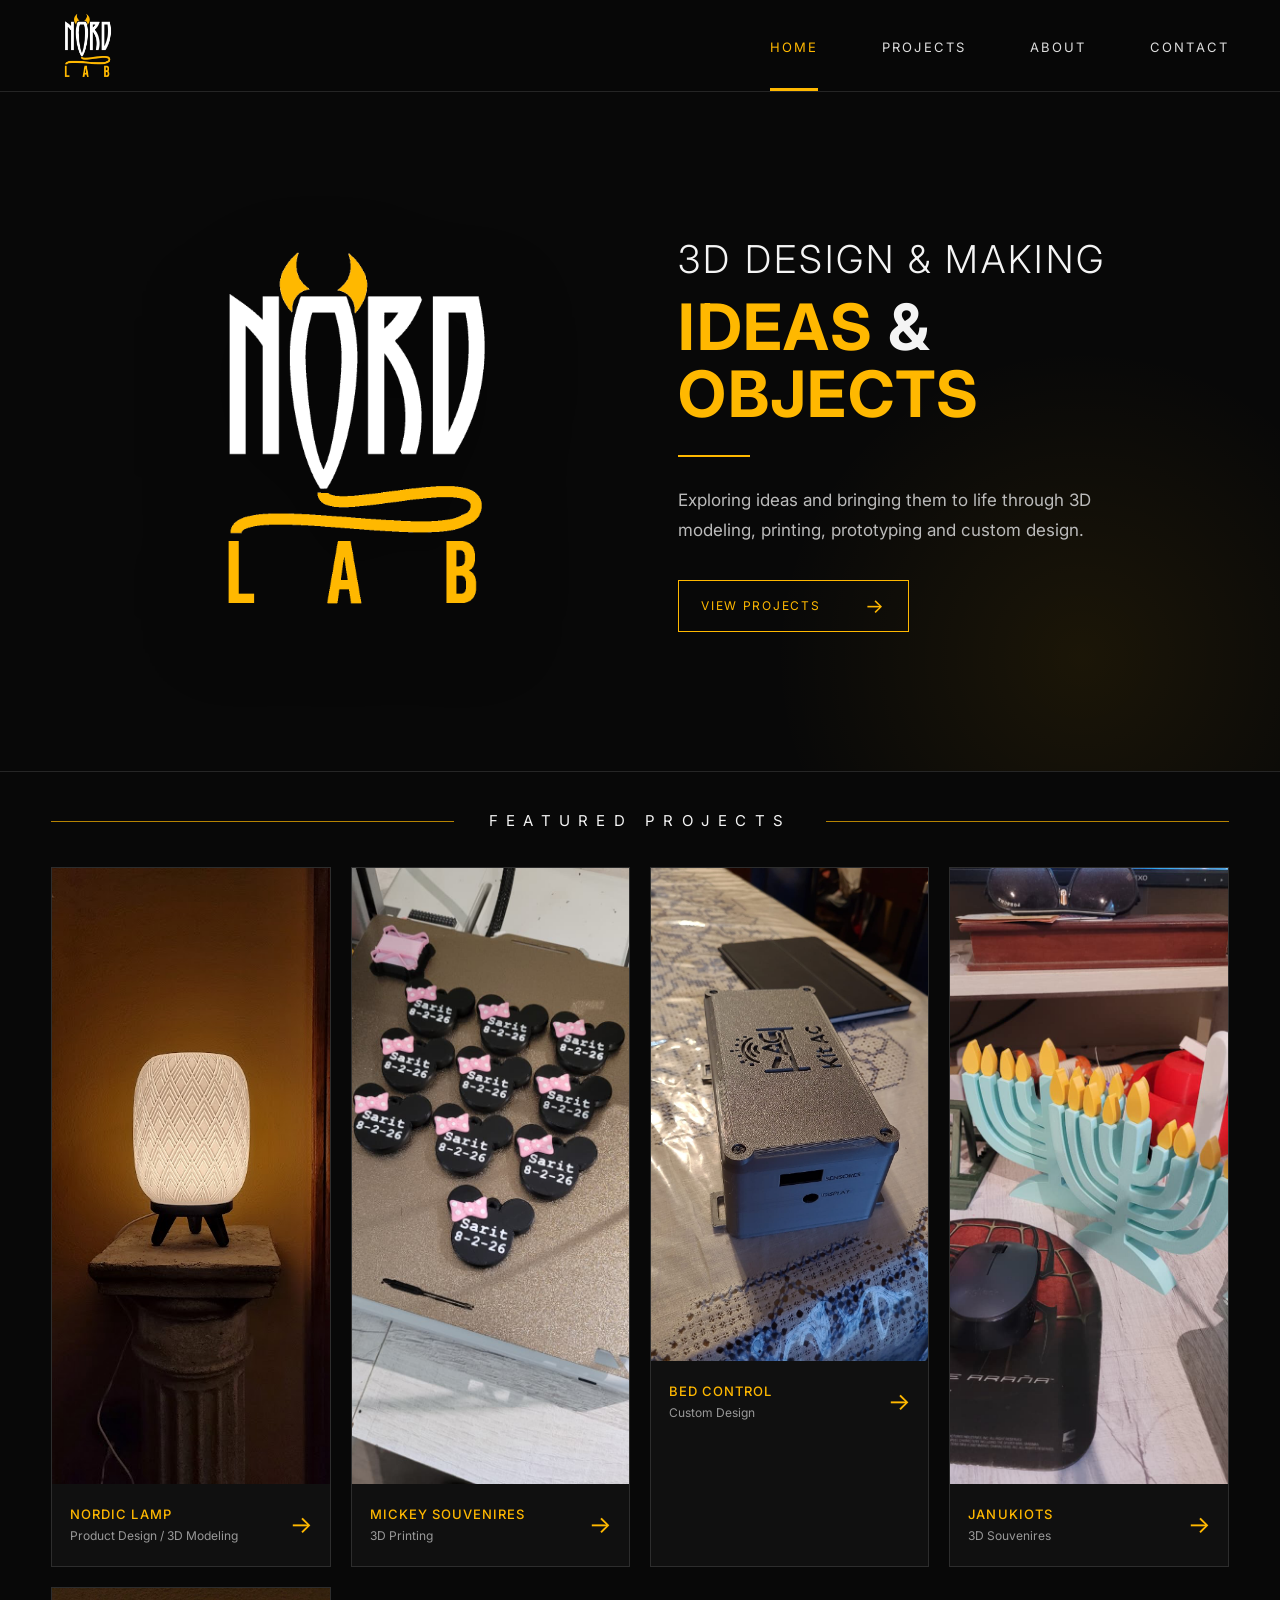
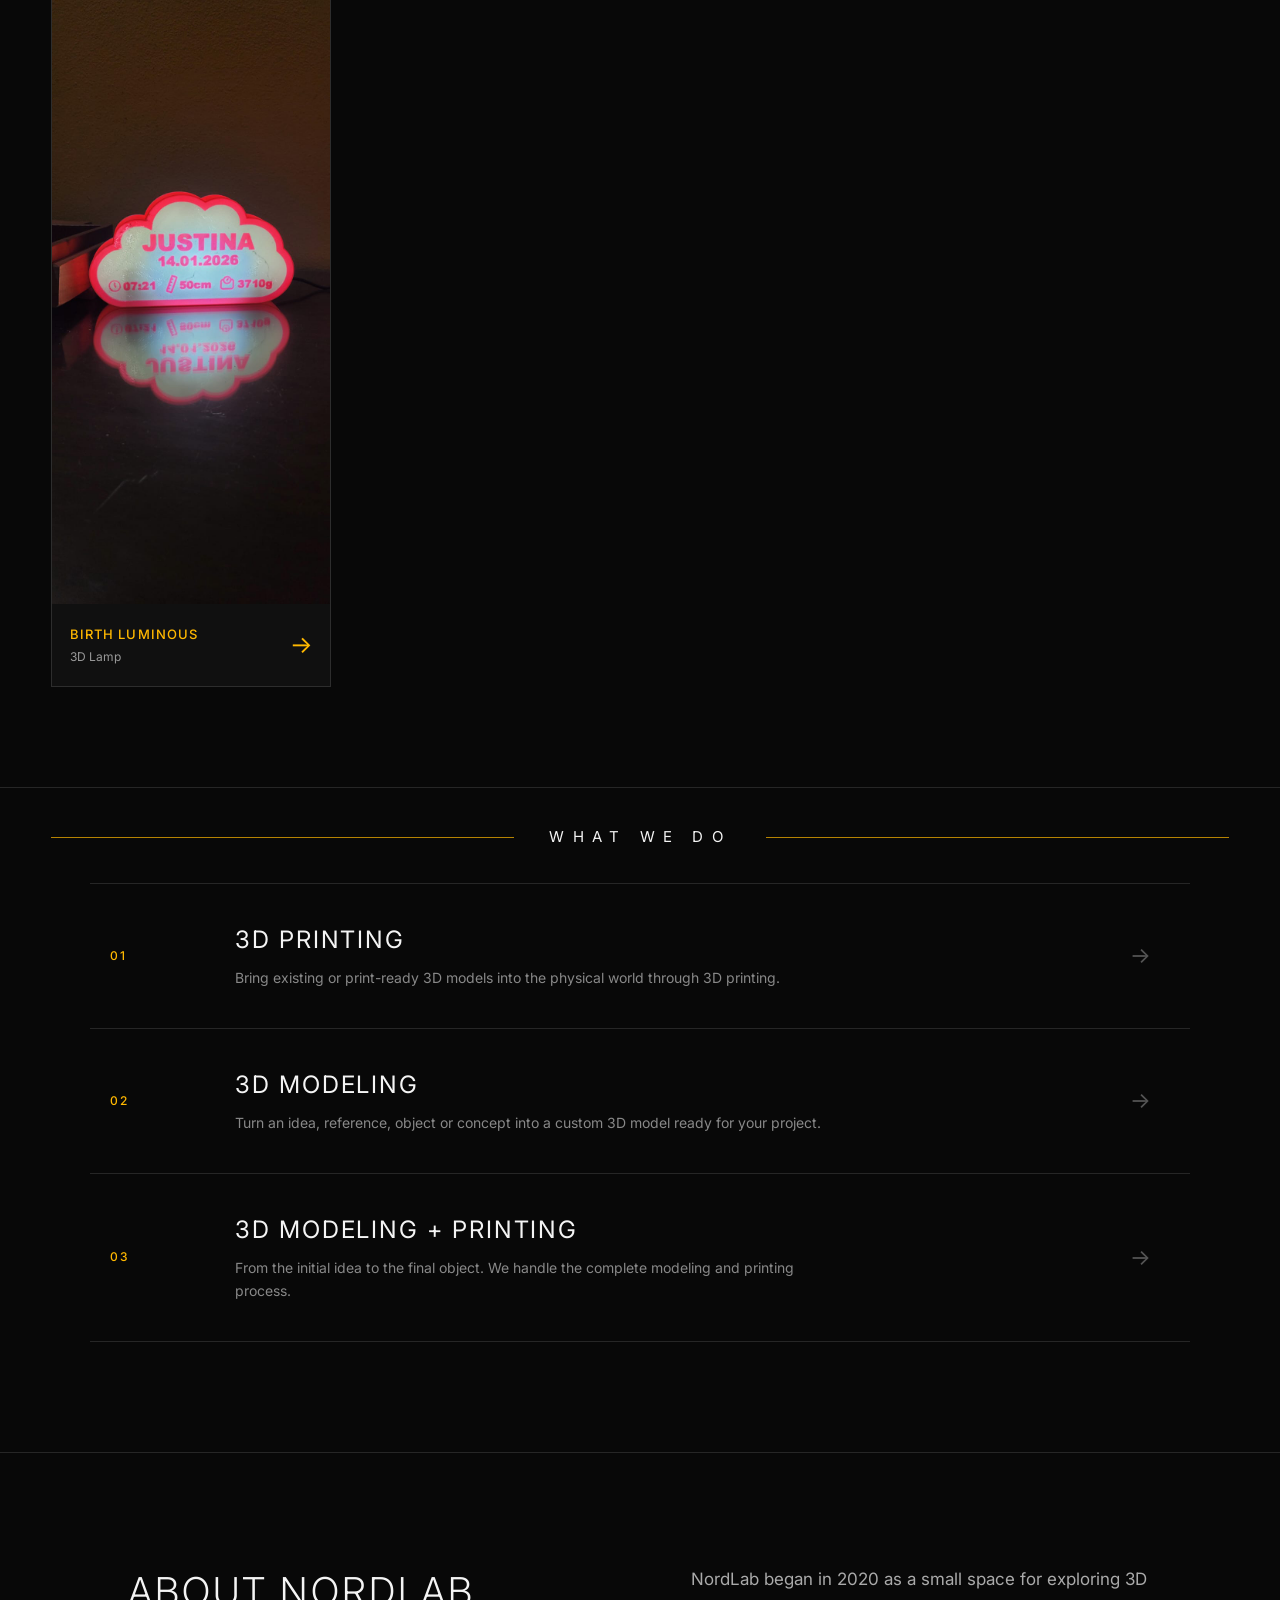
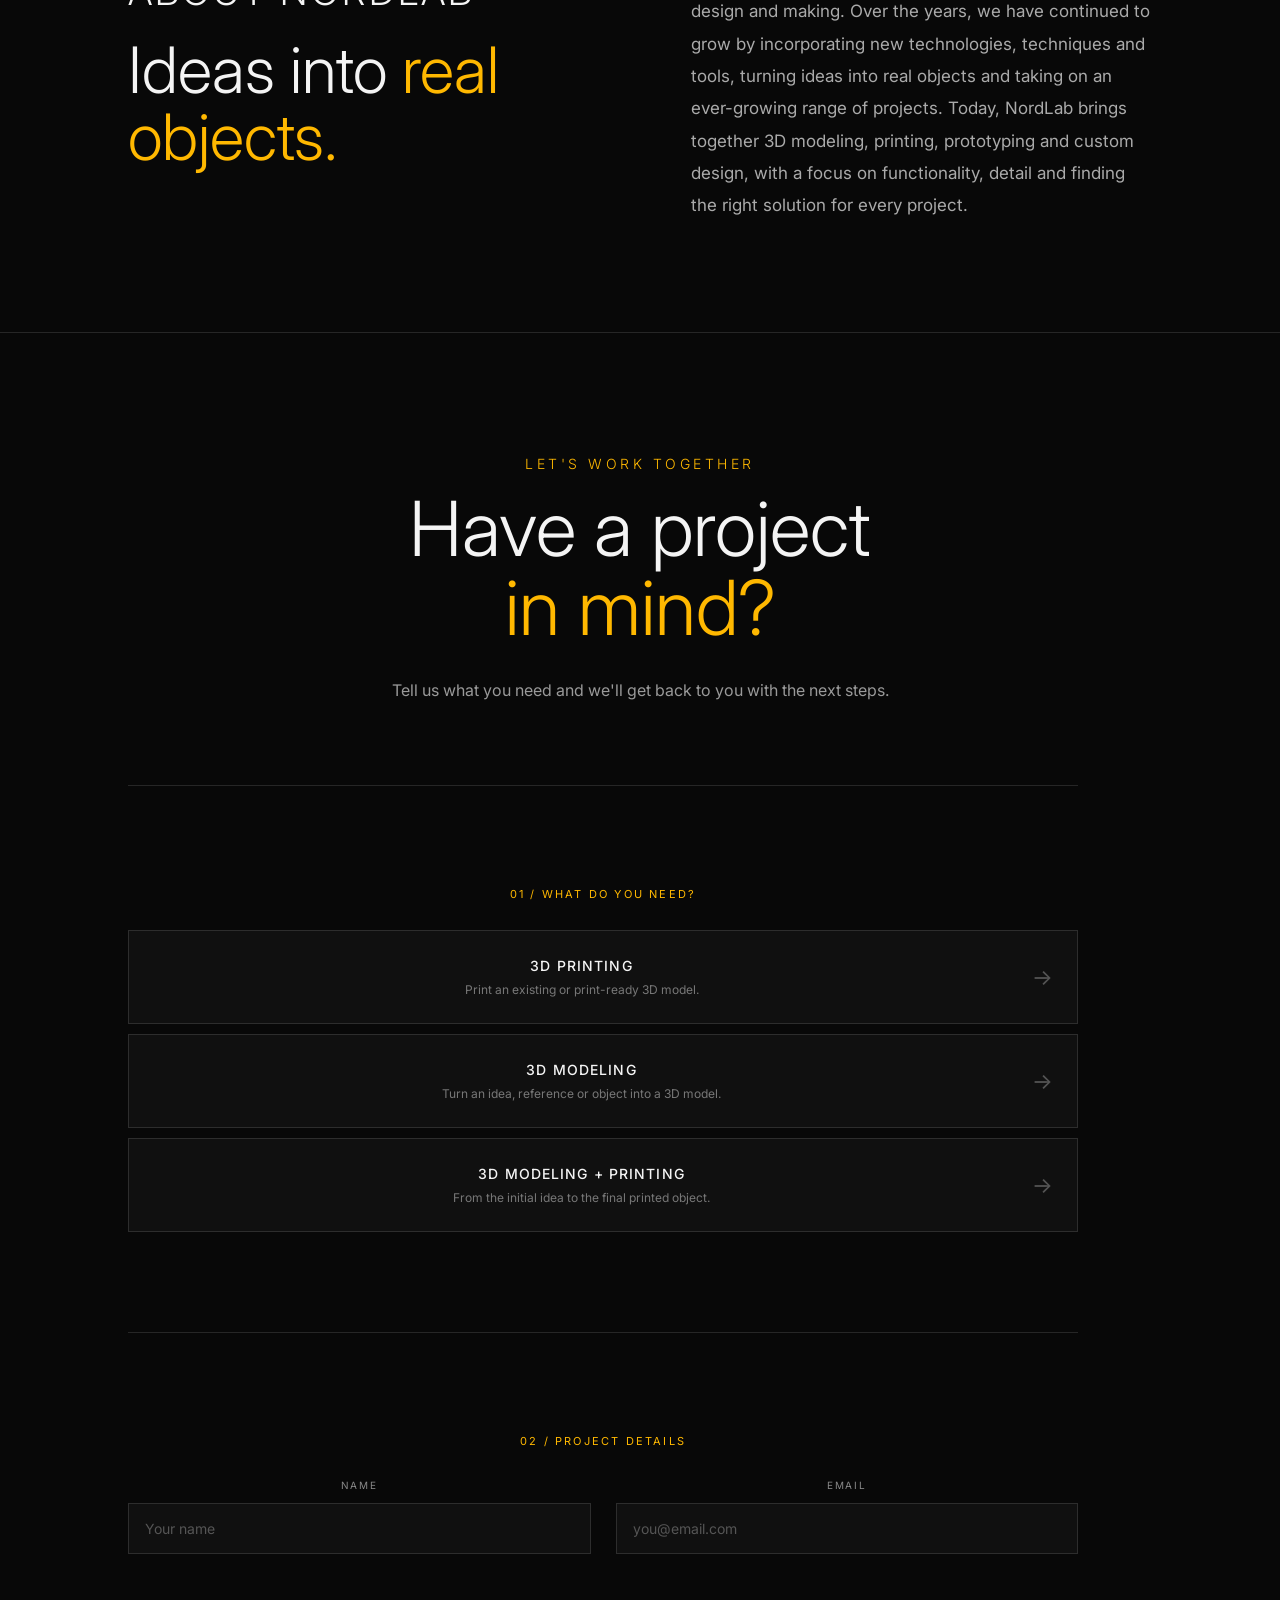
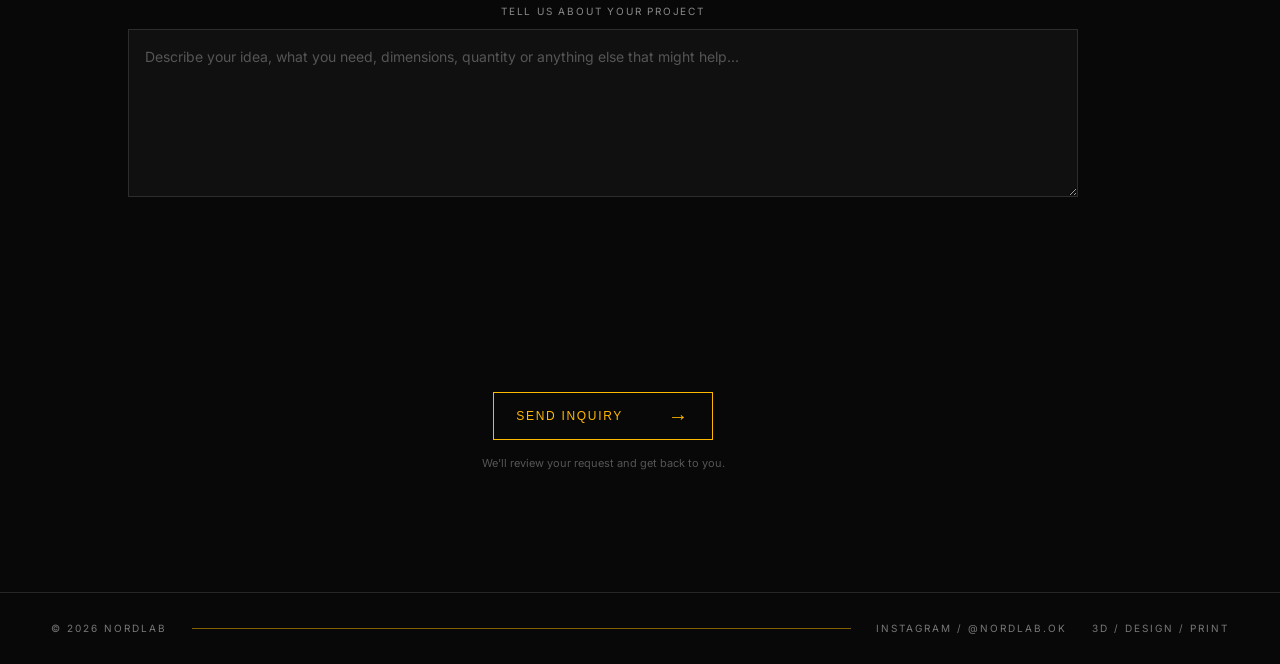
==== commit a8d40827: "Se agregan proyectos nuevos, imagenes" ====
--- a/index.html
+++ b/index.html
@@ -75,25 +75,7 @@
 
   <div class="projects-grid">
 
-    <!-- PROJECT 01 -->
-    <article class="project-card">
-
-      <div class="project-image placeholder">
-        <span>PROJECT 01</span>
-      </div>
-
-      <div class="project-info">
-        <div>
-          <h3>PROJECT ONE</h3>
-          <p>3D Printing</p>
-        </div>
-
-        <span class="arrow">→</span>
-      </div>
-
-    </article>
-
-
+    
     <!-- NORDIC LAMP -->
     <article class="project-card">
 
@@ -123,12 +105,12 @@
     <!-- MICKEY SOUVENIRES -->
     <article class="project-card">
 
-      <a href="projects/mickey-souvenirs.html">
+      <a href="projects/mickey-souvenires.html">
 
         <div class="project-image">
           <img
-            src="assets/images/projects/mickey-souvenirs/cover.jpg"
-            alt="Mickey Souvenirs"
+            src="assets/images/projects/mickey-souvenires/cover.jpg"
+            alt="Mickey Souvenires"
           >
         </div>
 
@@ -175,11 +157,11 @@
     <!-- JANUKIOTS -->
     <article class="project-card">
 
-      <a href="projects/janukiot.html">
+      <a href="projects/janukiots.html">
 
         <div class="project-image">
           <img
-            src="assets/images/projects/janukiot/cover.jpg"
+            src="assets/images/projects/janukiots/cover.jpg"
             alt="Janukiot"
           >
         </div>
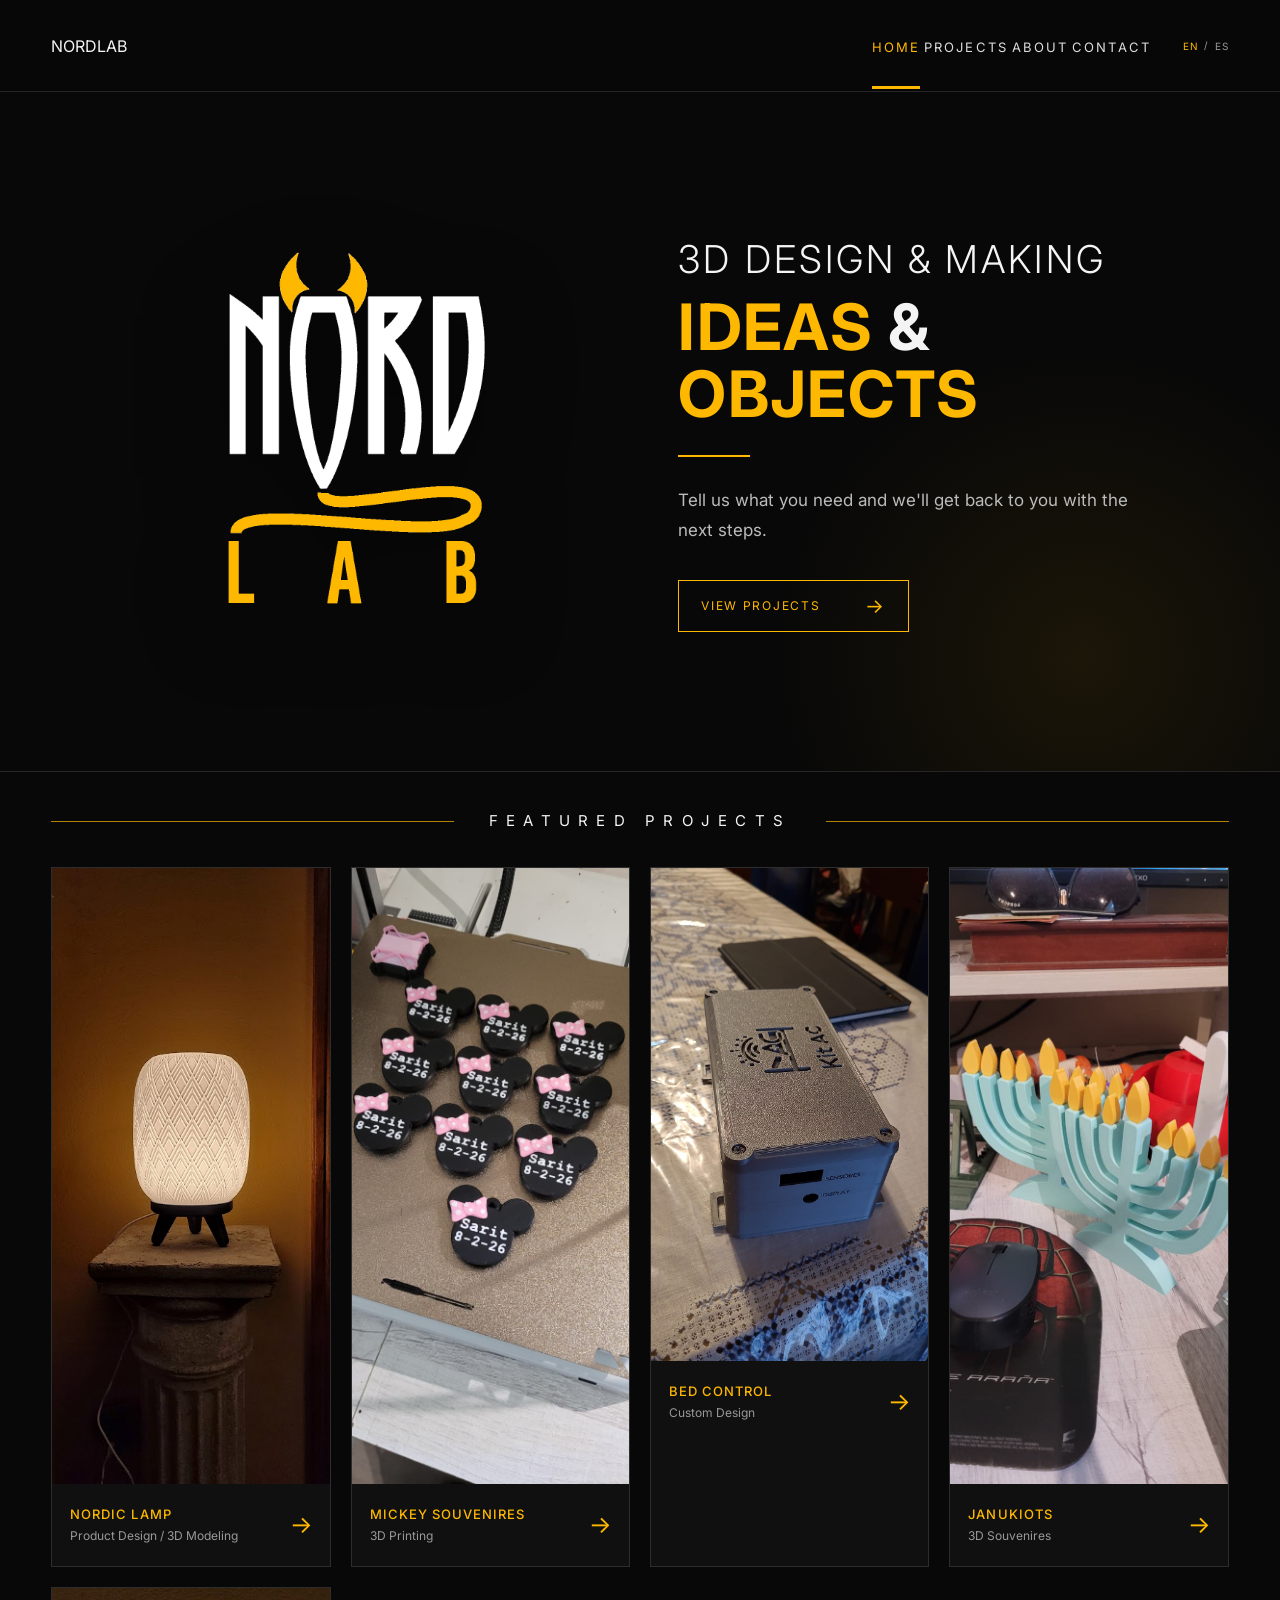
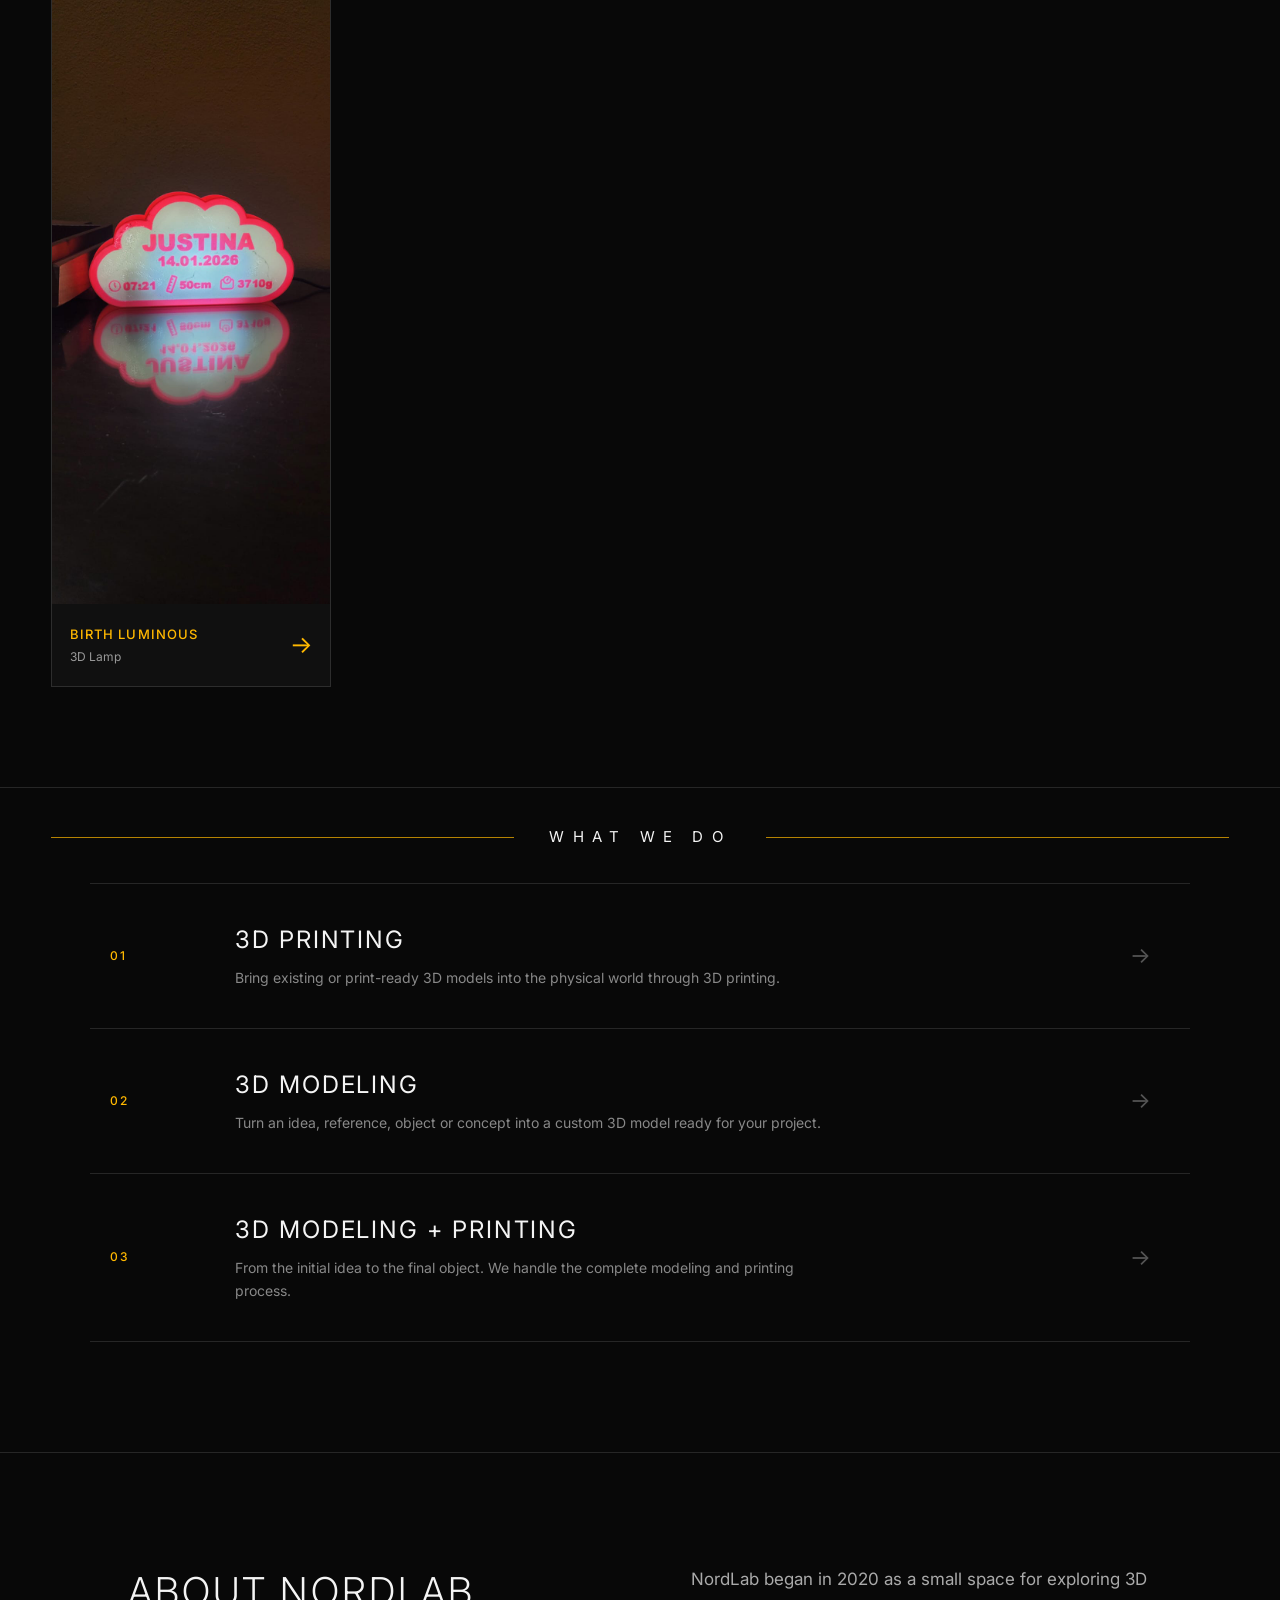
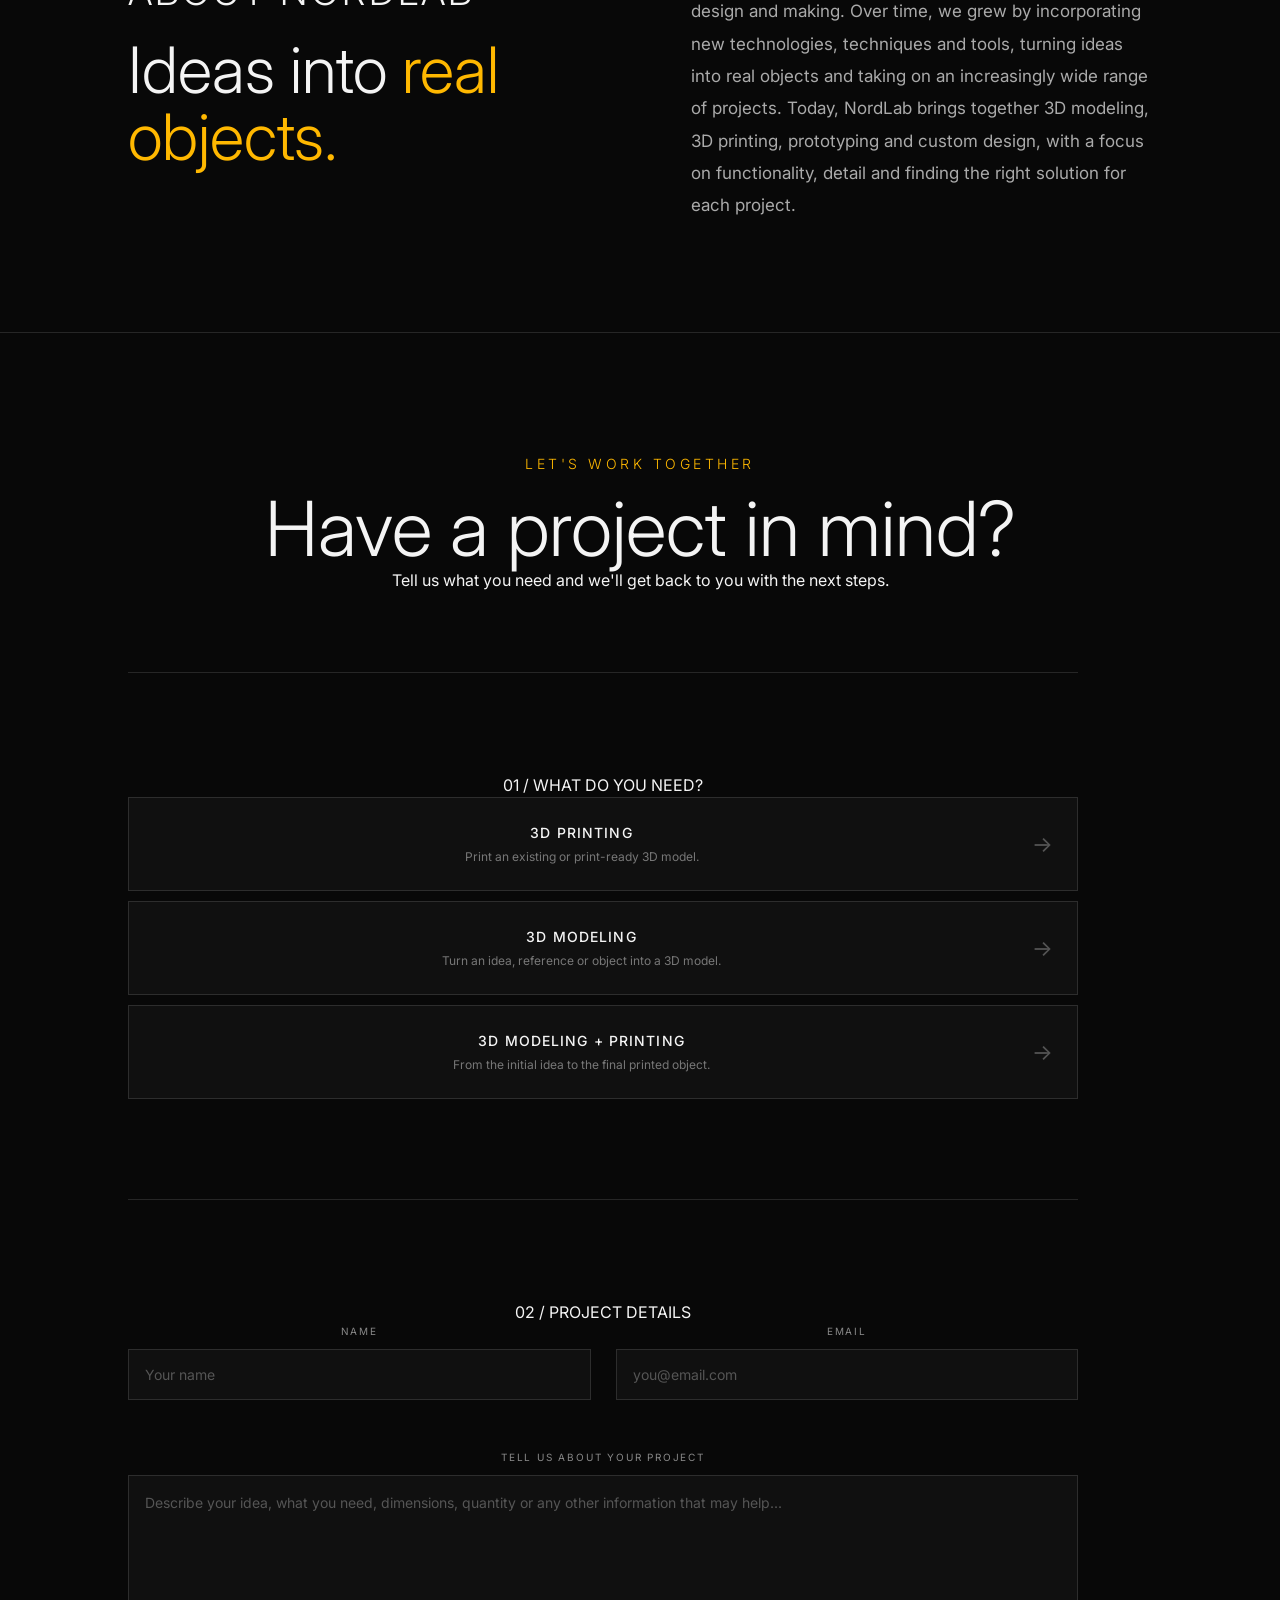
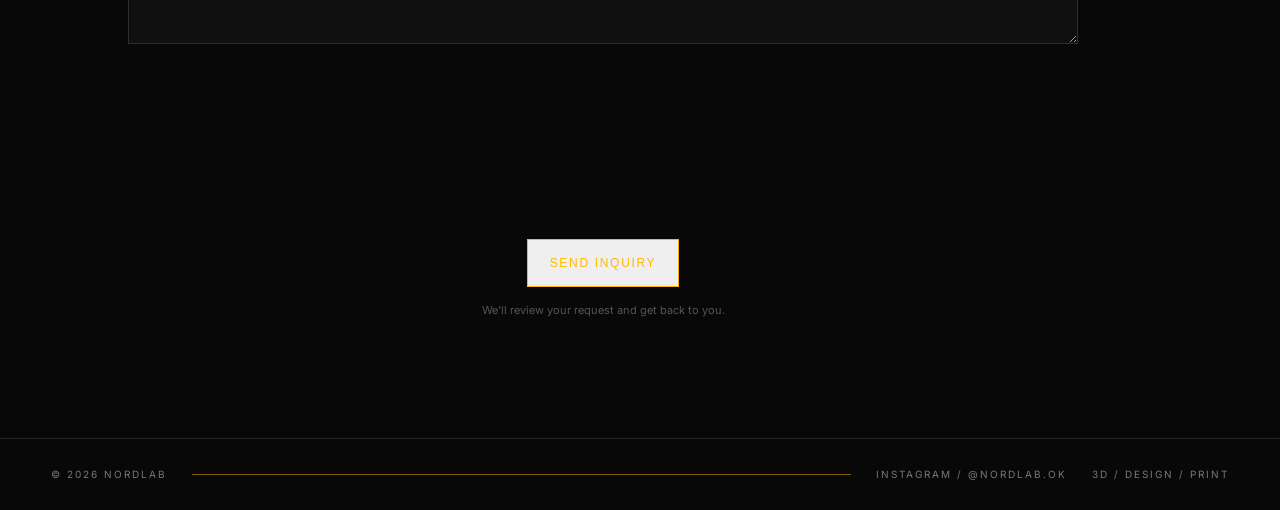
==== commit 4a11b8c7: "Se agregan idioma ingles en home y projects." ====
--- a/index.html
+++ b/index.html
@@ -17,20 +17,39 @@
 <body>
 
   <header class="site-header">
-    <a class="brand" href="#home" aria-label="NordLab home">
-      <img src="assets/images/nordlab-logo.png" alt="NordLab">
-    </a>
-
-
-<nav class="nav" aria-label="Main navigation">
-  <a class="nav-link active" href="#home">HOME</a>
-  <a class="nav-link" href="#projects">PROJECTS</a>
-  <a class="nav-link" href="#about">ABOUT</a>
-  <a class="nav-link" href="#contact">CONTACT</a>
-</nav>
-
-
-  </header>
+  <a href="#home" class="brand">NORDLAB</a>
+
+  <div class="header-actions">
+    <nav class="main-nav" aria-label="Main navigation">
+      <a href="#home" class="nav-link active" data-i18n="nav.home">HOME</a>
+      <a href="#projects" class="nav-link" data-i18n="nav.projects">PROJECTS</a>
+      <a href="#about" class="nav-link" data-i18n="nav.about">ABOUT</a>
+      <a href="#contact" class="nav-link" data-i18n="nav.contact">CONTACT</a>
+    </nav>
+
+    <div class="language-switcher" aria-label="Language selector">
+      <button
+        type="button"
+        class="language-button active"
+        data-lang="en"
+        aria-pressed="true"
+      >
+        EN
+      </button>
+
+      <span>/</span>
+
+      <button
+        type="button"
+        class="language-button"
+        data-lang="es"
+        aria-pressed="false"
+      >
+        ES
+      </button>
+    </div>
+  </div>
+</header>
 
   <main>
 
@@ -49,7 +68,7 @@
 
     <div class="yellow-line"></div>
 
-    <p class="hero-text">
+    <p class="hero-text" data-i18n="contact.description">
       Exploring ideas and bringing them to life through
       3D modeling, printing, prototyping and custom design.
     </p>
@@ -69,7 +88,7 @@
 
   <div class="section-title">
     <span></span>
-    <h2>FEATURED PROJECTS</h2>
+    <h2 data-i18n-html="projects.title">FEATURED PROJECTS</h2>
     <span></span>
   </div>
 
@@ -214,7 +233,9 @@
 
   <div class="section-title">
     <span></span>
-    <h2>WHAT WE DO</h2>
+    <h2 data-i18n="services.title">
+      WHAT WE DO
+    </h2>
     <span></span>
   </div>
 
@@ -234,9 +255,9 @@
   <div class="service-content">
     <h3>3D PRINTING</h3>
 
-    <p>
-      Bring existing or print-ready 3D models
-      into the physical world through 3D printing.
+    <p data-i18n="services.printing.description">
+      Bring existing or print-ready 3D models into the physical world
+      through 3D printing.
     </p>
   </div>
 
@@ -258,9 +279,9 @@
   <div class="service-content">
     <h3>3D MODELING</h3>
 
-    <p>
-      Turn an idea, reference, object or concept
-      into a custom 3D model ready for your project.
+    <p data-i18n="services.modeling.description">
+      Turn an idea, reference, object or concept into a custom 3D model
+      ready for your project.
     </p>
   </div>
 
@@ -282,9 +303,9 @@
   <div class="service-content">
     <h3>3D MODELING + PRINTING</h3>
 
-    <p>
-      From the initial idea to the final object.
-      We handle the complete modeling and printing process.
+    <p data-i18n="services.full.description">
+      From the initial idea to the final object. We handle the complete
+      modeling and printing process.
     </p>
   </div>
 
@@ -302,21 +323,24 @@
 <section class="about-section" id="about">
 
   <div>
-    <p class="eyebrow">ABOUT NORDLAB</p>
-
-    <h2>
-      Ideas into
-      <span>real objects.</span>
+    <p class="eyebrow" data-i18n="about.eyebrow">
+      ABOUT NORDLAB
+    </p>
+
+    <h2 data-i18n-html="about.title">
+      Ideas into <span>real objects.</span>
     </h2>
   </div>
 
-  <p>
-    NordLab began in 2020 as a small space for exploring 3D design and making. 
-    Over the years, we have continued to grow by incorporating new technologies, techniques and tools, turning ideas into 
-    real objects and taking on an ever-growing range of projects.
-    Today, NordLab brings together 3D modeling, printing, prototyping and custom design, with a focus on functionality, 
-    detail and finding the right solution for every project.
-
+  <p data-i18n="about.description">
+    NordLab began in 2020 as a small space for exploring 3D design
+    and making. Over time, we grew by incorporating new technologies,
+    techniques and tools, turning ideas into real objects and taking
+    on an increasingly wide range of projects.
+
+    Today, NordLab brings together 3D modeling, 3D printing,
+    prototyping and custom design, with a focus on functionality,
+    detail and finding the right solution for each project.
   </p>
 
 </section>
@@ -327,17 +351,18 @@
 <section class="contact-section" id="contact">
 
   <div class="contact-header">
-    <p class="eyebrow">LET'S WORK TOGETHER</p>
-
-
-<h2>
-  Have a project<br>
-  <span>in mind?</span>
-</h2>
-
-<p class="contact-intro">
-  Tell us what you need and we'll get back to you with the next steps.
-</p>
+    <p class="eyebrow" data-i18n="contact.eyebrow">
+      LET'S WORK TOGETHER
+    </p>
+
+
+  <h2 data-i18n="contact.title">
+    Have a project in mind?
+  </h2>
+
+  <p data-i18n="contact.description">
+    Tell us what you need and we'll get back to you with the next steps.
+  </p>
 
 
   </div>
@@ -354,7 +379,9 @@
 <!-- SERVICE -->
 <div class="form-section">
 
-  <p class="form-label">01 / WHAT DO YOU NEED?</p>
+  <span data-i18n="form.serviceTitle">
+    01 / WHAT DO YOU NEED?
+  </span>
 
   <div class="service-options">
 
@@ -368,7 +395,7 @@
 
       <span class="service-option-content">
         <strong>3D PRINTING</strong>
-        <small>Print an existing or print-ready 3D model.</small>
+        <small data-i18n-html="about.3dprinting.title">Print an existing or print-ready 3D model.</small>
       </span>
 
       <span class="service-arrow">→</span>
@@ -384,7 +411,7 @@
 
       <span class="service-option-content">
         <strong>3D MODELING</strong>
-        <small>Turn an idea, reference or object into a 3D model.</small>
+        <small data-i18n-html="about.3dmodeling.title">Turn an idea, reference or object into a 3D model.</small>
       </span>
 
       <span class="service-arrow">→</span>
@@ -400,7 +427,7 @@
 
       <span class="service-option-content">
         <strong>3D MODELING + PRINTING</strong>
-        <small>From the initial idea to the final printed object.</small>
+        <small data-i18n-html="about.3dmodelingprinting.title">From the initial idea to the final printed object.</small>
       </span>
 
       <span class="service-arrow">→</span>
@@ -414,24 +441,32 @@
 <!-- PROJECT DETAILS -->
 <div class="form-section">
 
-  <p class="form-label">02 / PROJECT DETAILS</p>
+  <span data-i18n="form.detailsTitle">
+    02 / PROJECT DETAILS
+  </span>
 
   <div class="form-grid">
 
     <div class="form-field">
-      <label for="name">NAME</label>
+      <label for="name" data-i18n="form.name">
+        NAME
+      </label>
+
       <input
         type="text"
         id="name"
         name="name"
         placeholder="Your name"
+        data-i18n-placeholder="form.namePlaceholder"
         required
       >
     </div>
 
 
     <div class="form-field">
-      <label for="email">EMAIL</label>
+      <label for="email" data-i18n="form.email">
+        EMAIL
+      </label>
       <input
         type="email"
         id="email"
@@ -445,13 +480,16 @@
 
 
   <div class="form-field">
-    <label for="project-description">TELL US ABOUT YOUR PROJECT</label>
+    <label for="project-description" data-i18n="form.description">
+      TELL US ABOUT YOUR PROJECT
+    </label>
 
     <textarea
       id="project-description"
       name="project-description"
       rows="6"
       placeholder="Describe your idea, what you need, dimensions, quantity or anything else that might help..."
+      data-i18n-placeholder="form.descriptionPlaceholder"
       required
     ></textarea>
   </div>
@@ -463,8 +501,13 @@
   hidden
 >
   <label for="project-file">
-    UPLOAD 3D MODEL
-    <span class="optional">OPTIONAL</span>
+    <span data-i18n="form.upload">
+      UPLOAD 3D MODEL
+    </span>
+
+    <span class="optional" data-i18n="form.optional">
+      OPTIONAL
+    </span>
   </label>
 
   <input
@@ -511,18 +554,22 @@
 <!-- SUBMIT -->
 <div class="form-submit">
 
-  <button
-    type="submit"
-    class="button form-button"
-  >
-    SEND INQUIRY <span>→</span>
+ <button type="submit" class="button" data-i18n="form.submit">
+    SEND INQUIRY
   </button>
 
-  <p class="form-note">
+  <p class="form-note" data-i18n="form.note">
     We'll review your request and get back to you.
   </p>
 
 </div>
+
+<input
+  type="hidden"
+  name="language"
+  id="language"
+  value="en"
+>
 
   </form>
 
--- a/css/style.css
+++ b/css/style.css
@@ -1120,3 +1120,52 @@
 border-color: rgba(255, 100, 100, 0.35);
 background: rgba(255, 100, 100, 0.04);
 }
+
+/* =========================
+   LANGUAGE SWITCHER
+========================= */
+
+.header-actions {
+  display: flex;
+  align-items: center;
+  gap: 32px;
+}
+
+.language-switcher {
+  display: flex;
+  align-items: center;
+  gap: 6px;
+  font-size: 10px;
+  letter-spacing: 0.08em;
+}
+
+.language-switcher span {
+  color: var(--gray);
+}
+
+.language-button {
+  padding: 0;
+  border: 0;
+  background: none;
+  color: var(--gray);
+  font-family: inherit;
+  font-size: inherit;
+  letter-spacing: inherit;
+  cursor: pointer;
+  transition: color 0.2s ease;
+}
+
+.language-button:hover,
+.language-button.active {
+  color: var(--yellow);
+}
+
+@media (max-width: 700px) {
+  .header-actions {
+    gap: 14px;
+  }
+
+  .language-switcher {
+    font-size: 9px;
+  }
+}
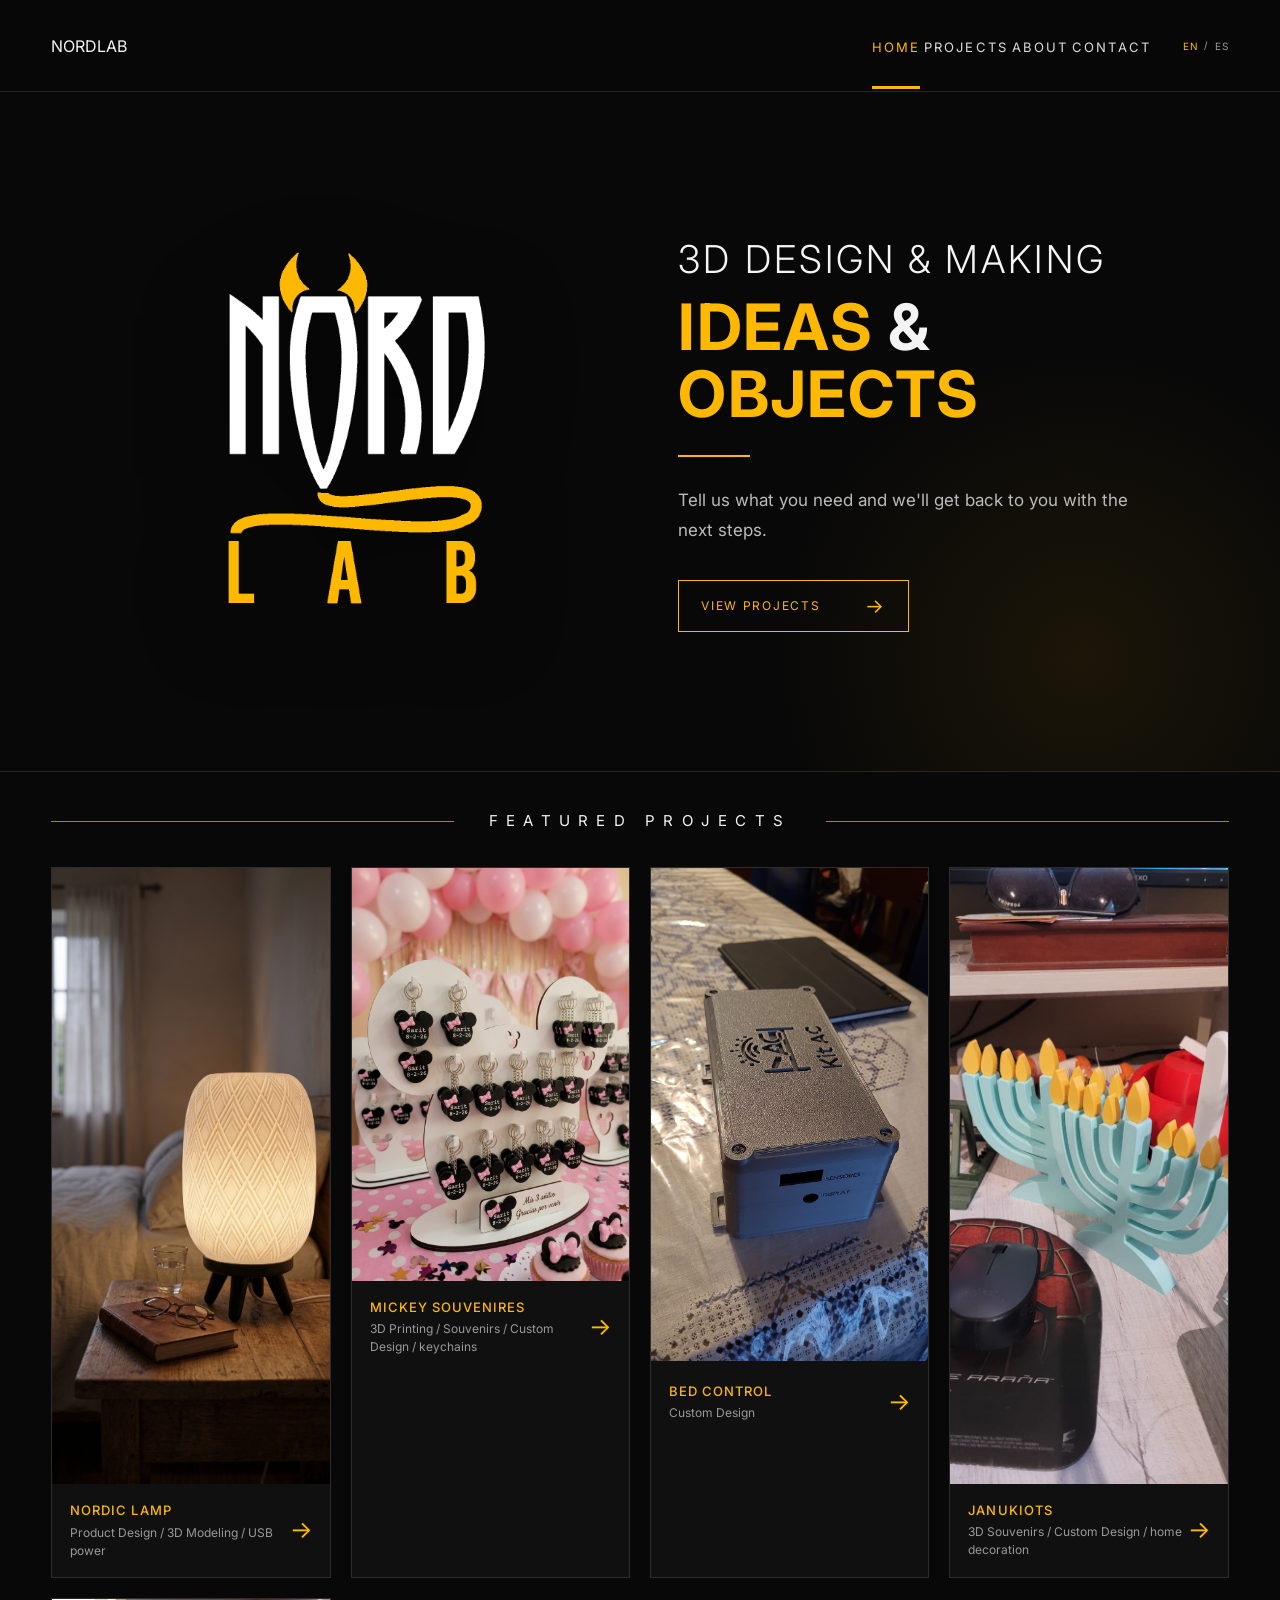
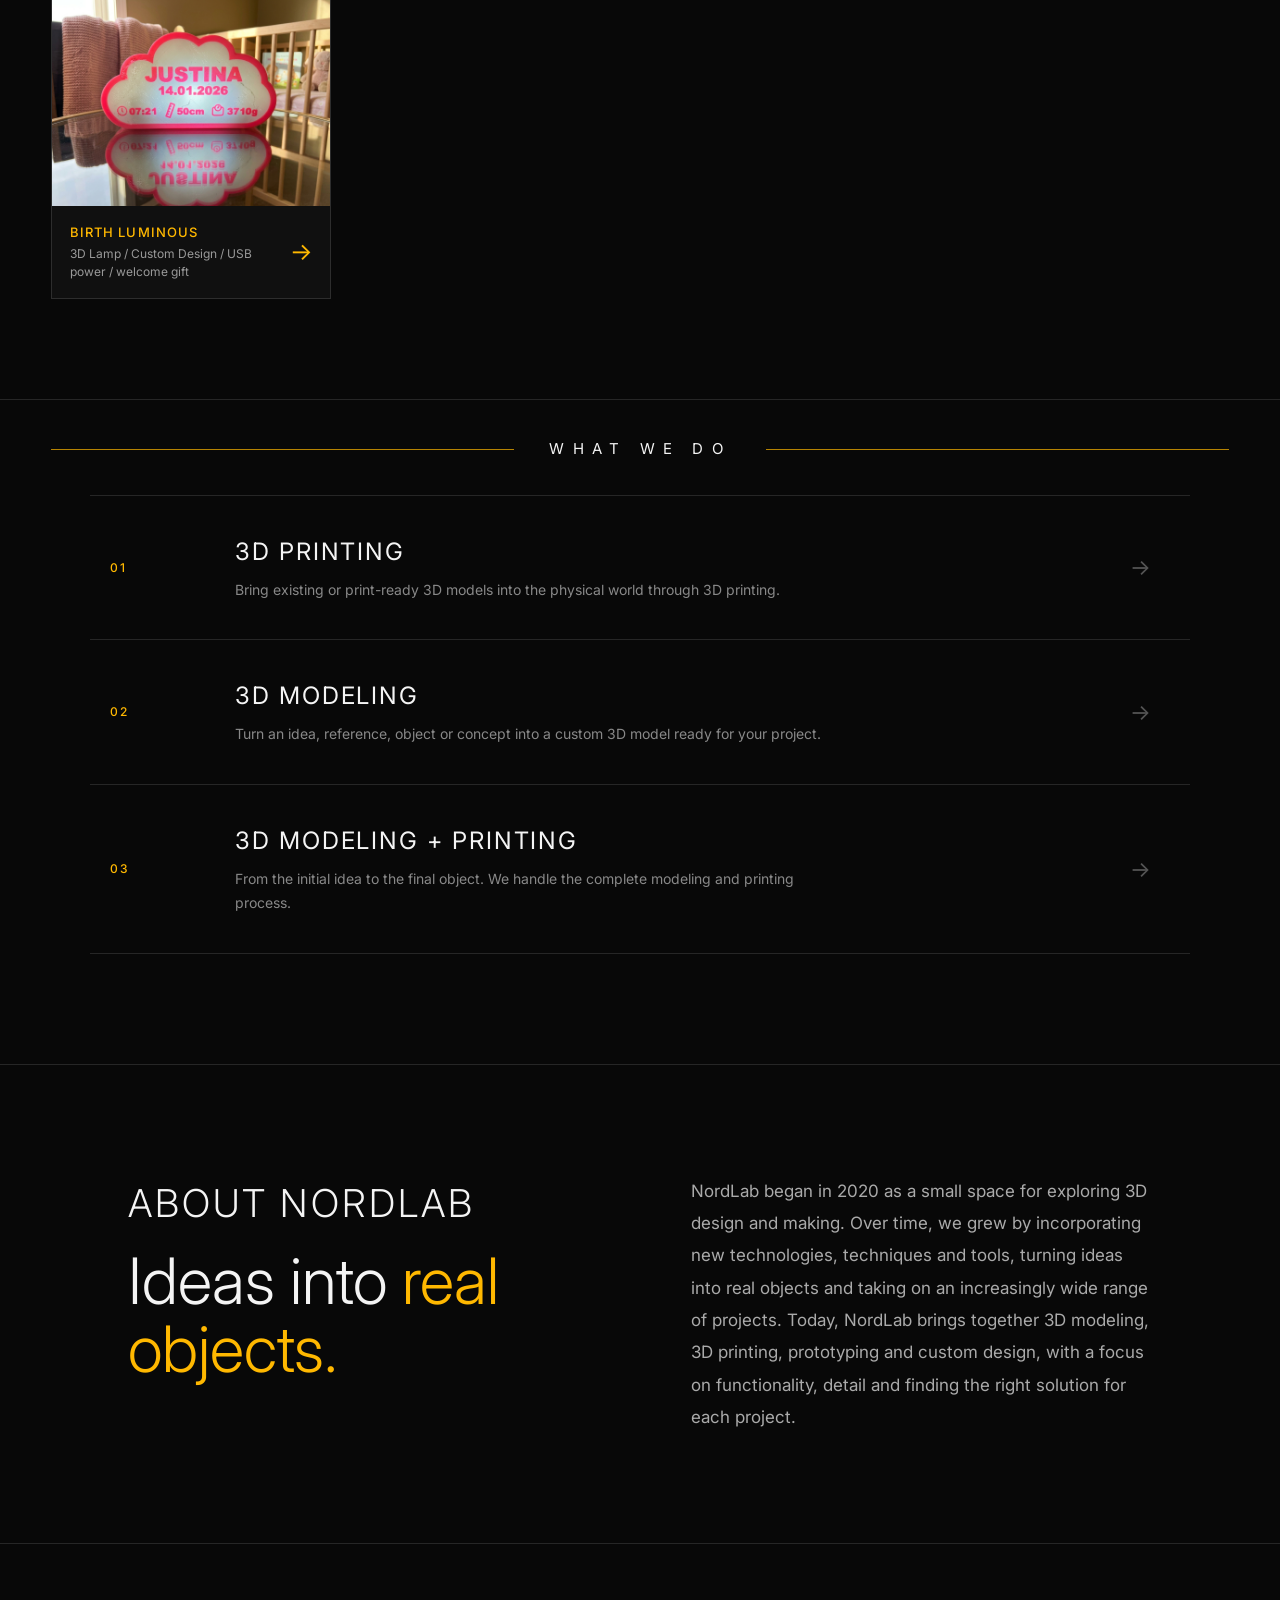
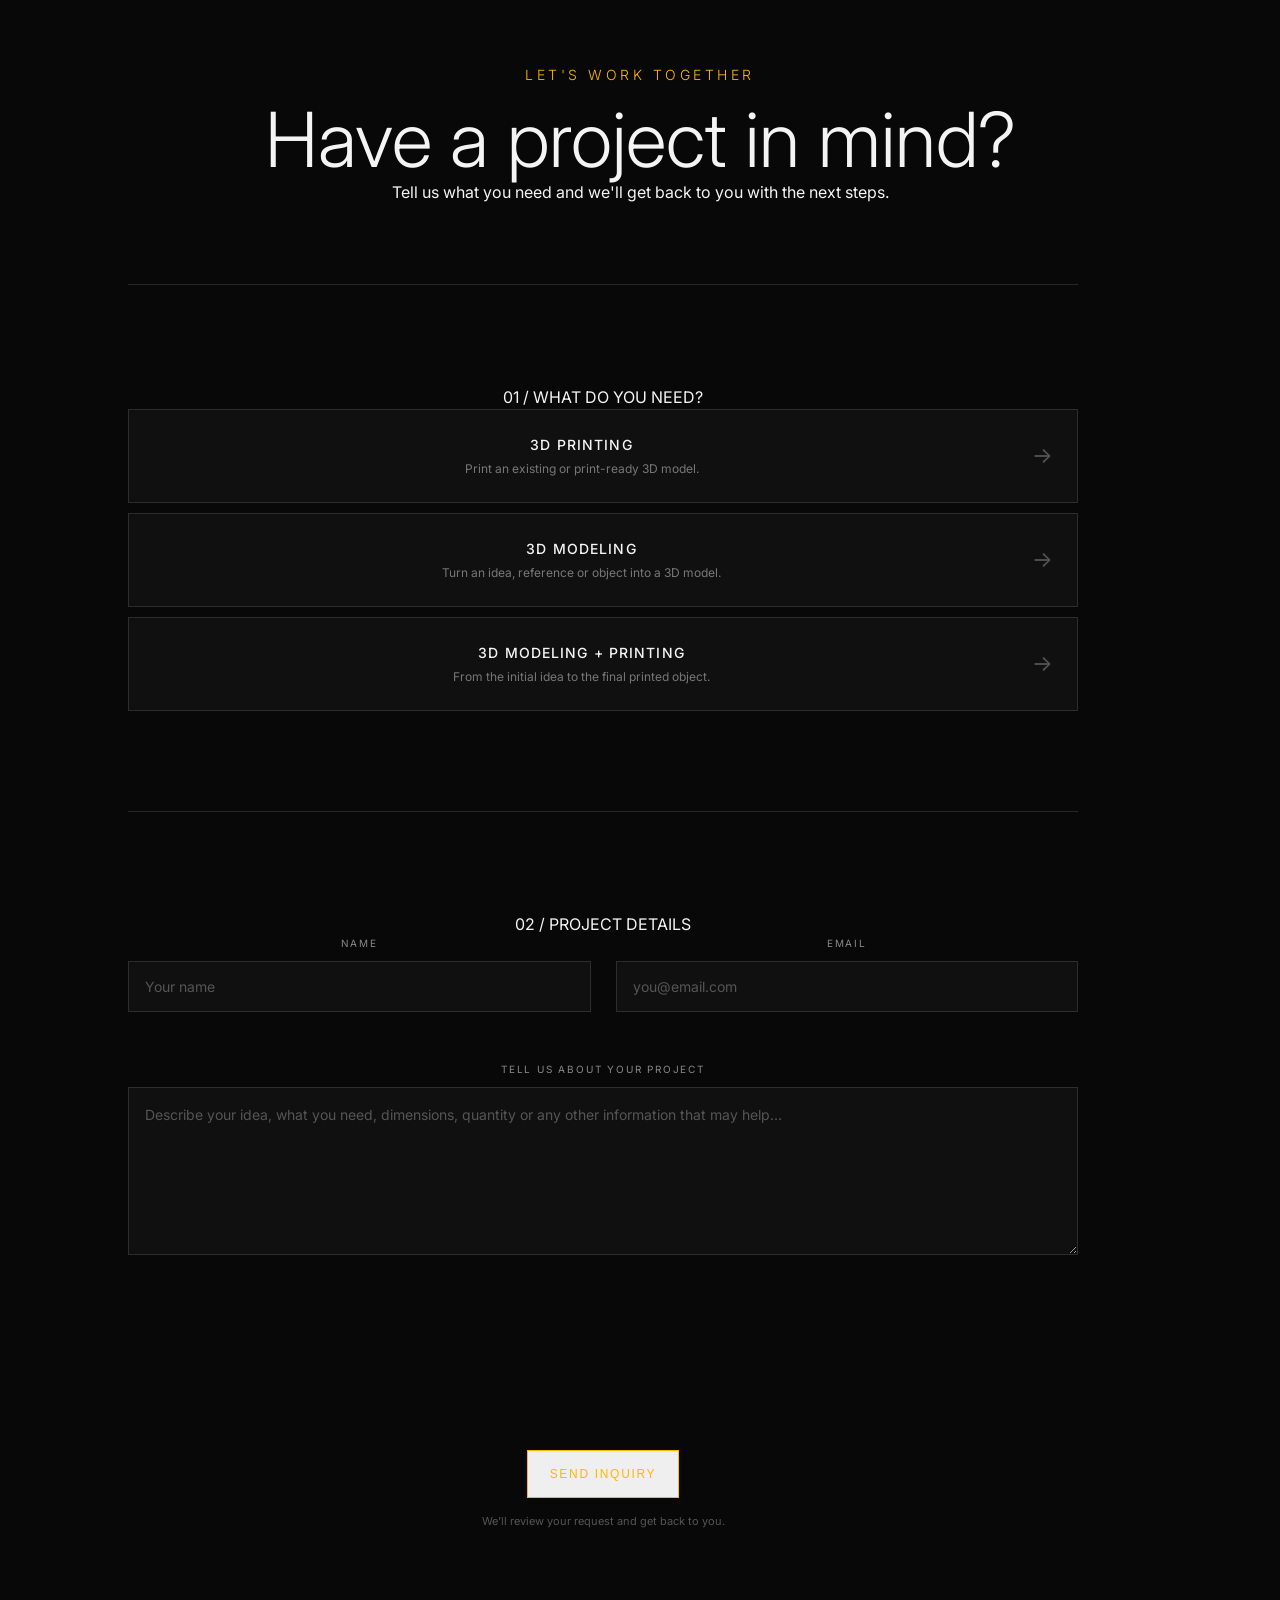
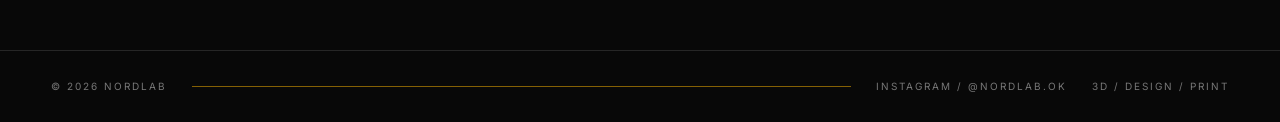
==== commit cafbbe81: "Se agregan imagenes a proyectos y titulos. Se facilita la subida futura de proyectos agregando un ar" ====
--- a/index.html
+++ b/index.html
@@ -92,137 +92,7 @@
     <span></span>
   </div>
 
-  <div class="projects-grid">
-
-    
-    <!-- NORDIC LAMP -->
-    <article class="project-card">
-
-      <a href="projects/nordic-lamp.html">
-
-        <div class="project-image">
-          <img
-            src="assets/images/projects/nordic-lamp/cover.jpg"
-            alt="Nordic Lamp"
-          >
-        </div>
-
-        <div class="project-info">
-          <div>
-            <h3>NORDIC LAMP</h3>
-            <p>Product Design / 3D Modeling</p>
-          </div>
-
-          <span class="arrow">→</span>
-        </div>
-
-      </a>
-
-    </article>
-
-
-    <!-- MICKEY SOUVENIRES -->
-    <article class="project-card">
-
-      <a href="projects/mickey-souvenires.html">
-
-        <div class="project-image">
-          <img
-            src="assets/images/projects/mickey-souvenires/cover.jpg"
-            alt="Mickey Souvenires"
-          >
-        </div>
-
-        <div class="project-info">
-          <div>
-            <h3>MICKEY SOUVENIRES</h3>
-            <p>3D Printing</p>
-          </div>
-
-          <span class="arrow">→</span>
-        </div>
-
-      </a>
-
-    </article>
-
-
-    <!-- BED CONTROL -->
-    <article class="project-card">
-
-      <a href="projects/bed-control.html">
-
-        <div class="project-image">
-          <img
-            src="assets/images/projects/bed-control/cover.jpg"
-            alt="Bed Control"
-          >
-        </div>
-
-        <div class="project-info">
-          <div>
-            <h3>BED CONTROL</h3>
-            <p>Custom Design</p>
-          </div>
-
-          <span class="arrow">→</span>
-        </div>
-
-      </a>
-
-    </article>
-
-
-    <!-- JANUKIOTS -->
-    <article class="project-card">
-
-      <a href="projects/janukiots.html">
-
-        <div class="project-image">
-          <img
-            src="assets/images/projects/janukiots/cover.jpg"
-            alt="Janukiot"
-          >
-        </div>
-
-        <div class="project-info">
-          <div>
-            <h3>JANUKIOTS</h3>
-            <p>3D Souvenires</p>
-          </div>
-
-          <span class="arrow">→</span>
-        </div>
-
-      </a>
-
-    </article>
-
-        <!-- BIRTH LUMINOUS -->
-    <article class="project-card">
-
-      <a href="projects/birth-luminous.html">
-
-        <div class="project-image">
-          <img
-            src="assets/images/projects/birth-luminous/cover.jpg"
-            alt="Birth Luminous"
-          >
-        </div>
-
-        <div class="project-info">
-          <div>
-            <h3>BIRTH LUMINOUS</h3>
-            <p>3D Lamp</p>
-          </div>
-
-          <span class="arrow">→</span>
-        </div>
-
-      </a>
-
-    </article>
-
+  <div class="projects-grid" id="projects-grid">
   </div>
 
 </section>
@@ -601,6 +471,7 @@
 
   </footer>
 
+  <script src="js/projects-data.js"></script>
   <script src="js/main.js"></script>
 
 </body>
--- a/css/style.css
+++ b/css/style.css
@@ -230,11 +230,11 @@
 }
 
 .project-image img {
-  width: 100%;
-  height: 100%;
-  object-fit: cover;
-  display: block;
-  transition: transform 0.4s ease;
+    width: 800%;
+    max-width: 1100px;
+    height: auto;
+    display: block;
+    margin: 0 auto;
 }
 
 .project-card:hover .project-image img {
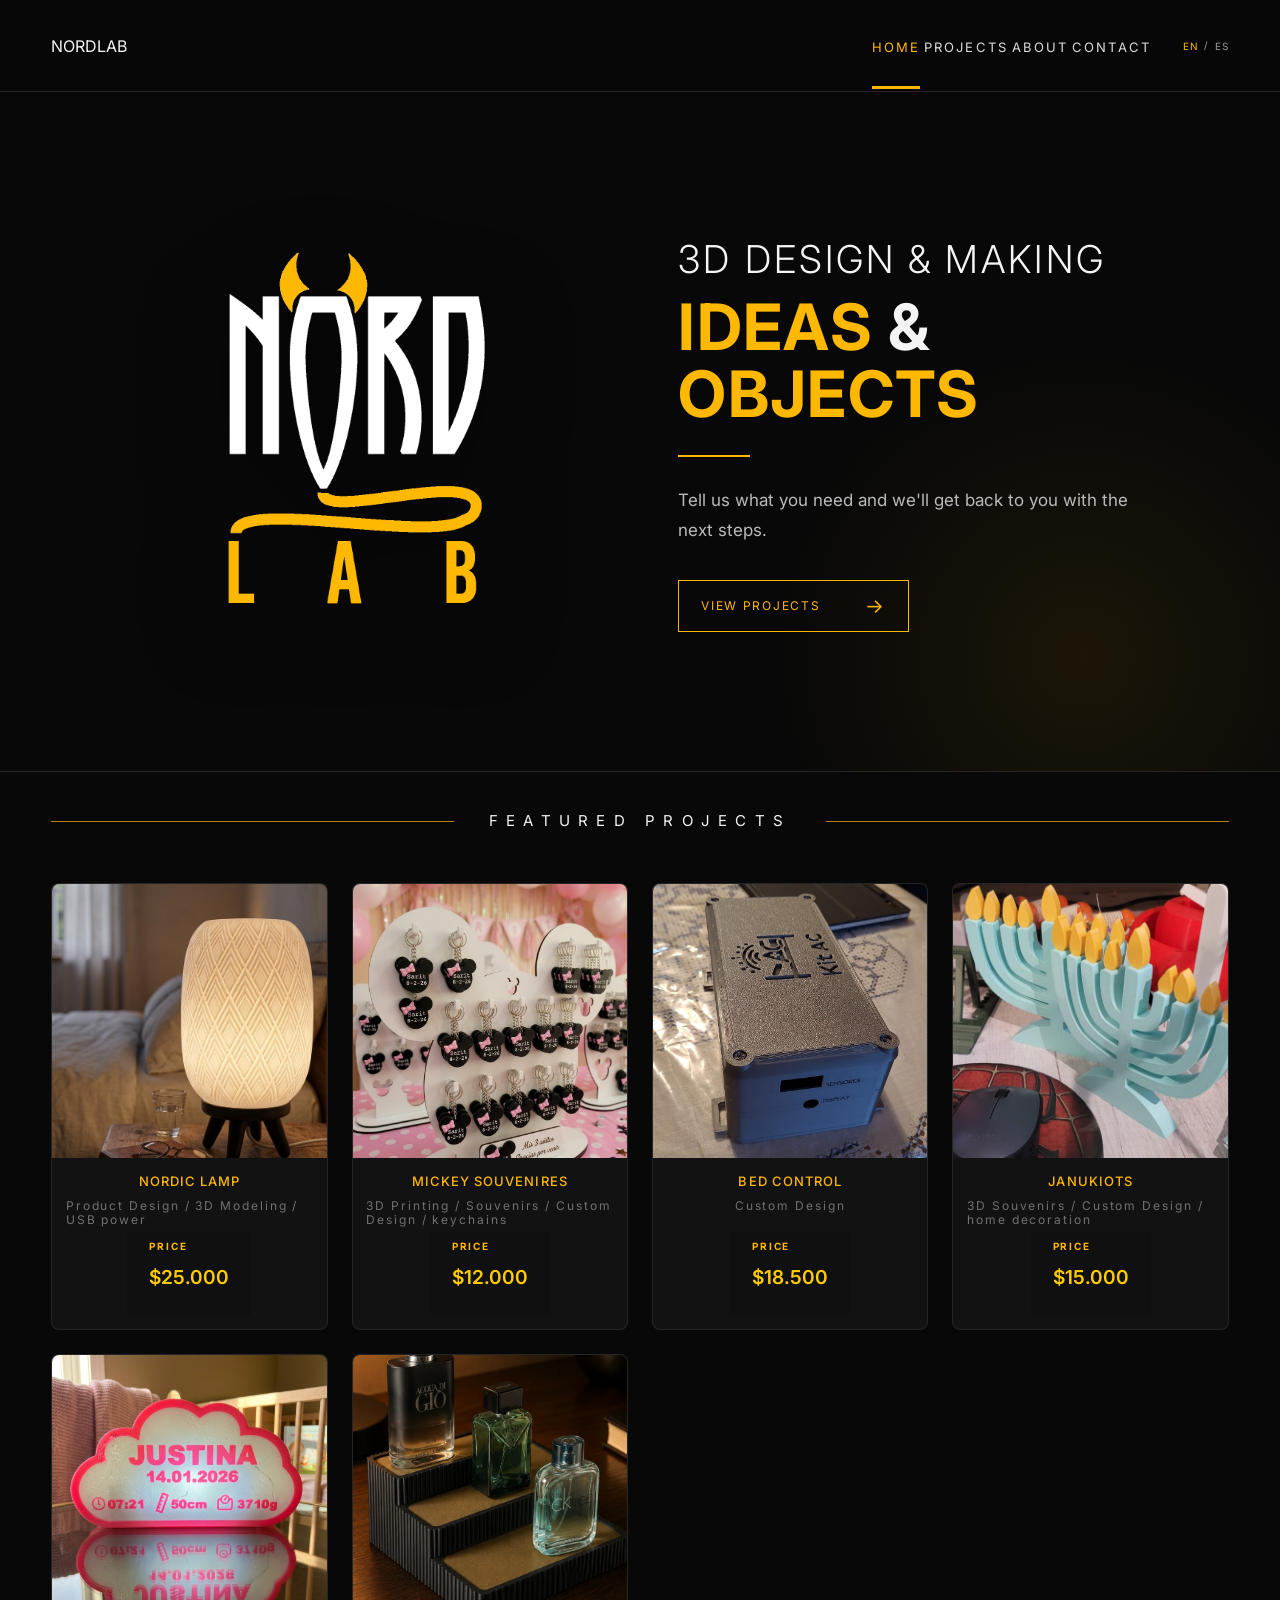
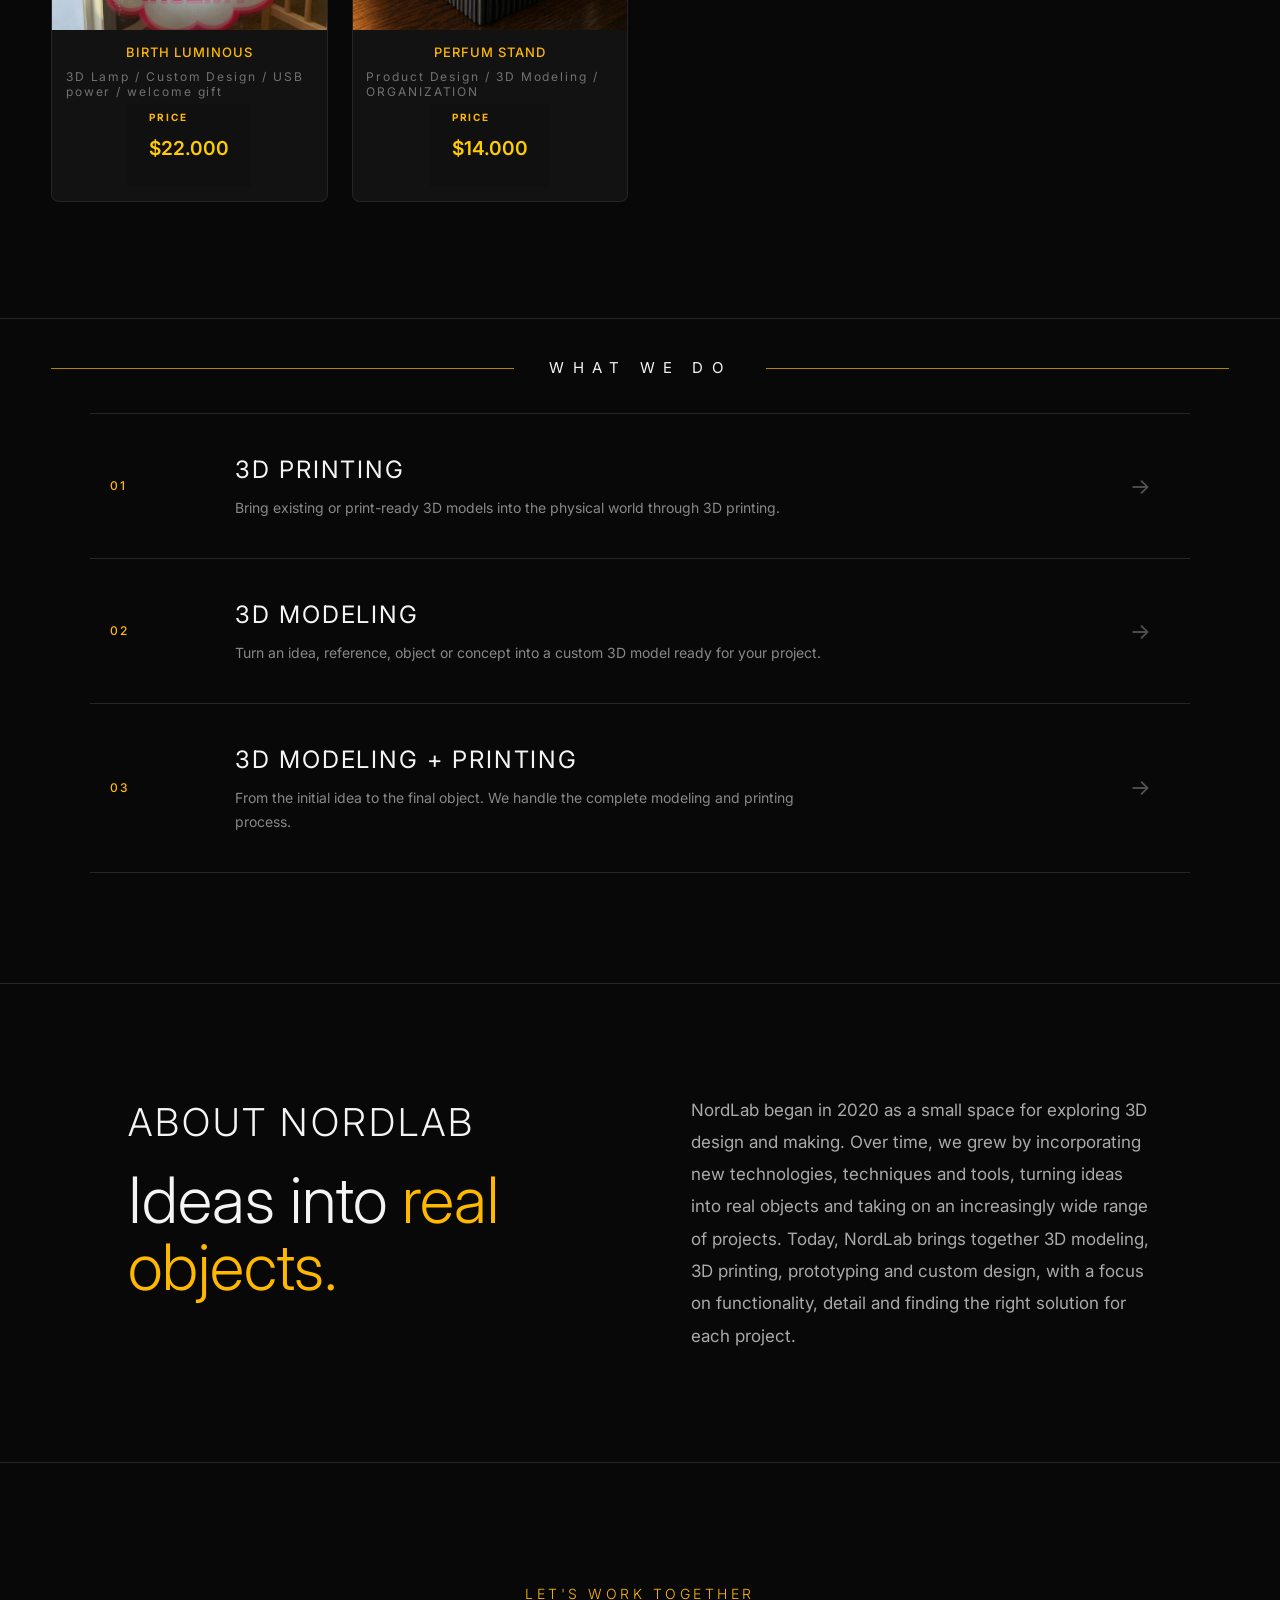
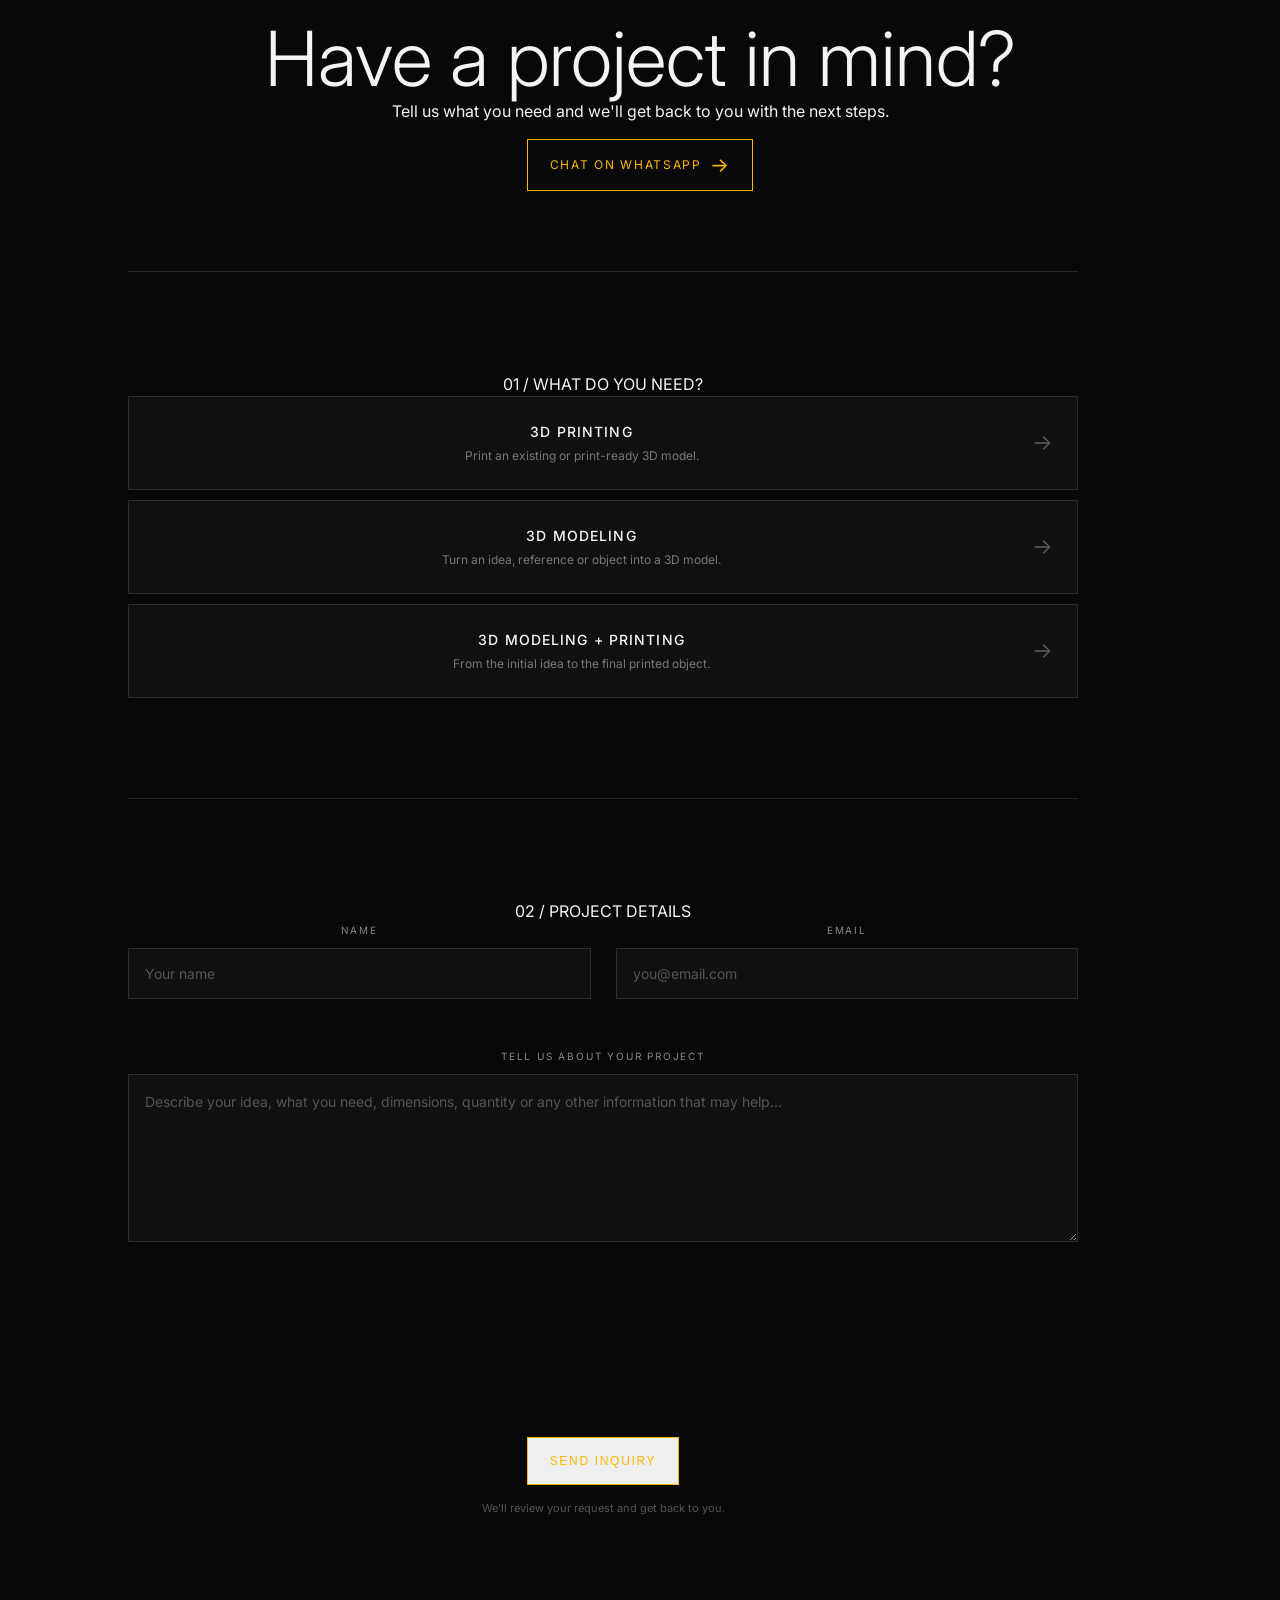
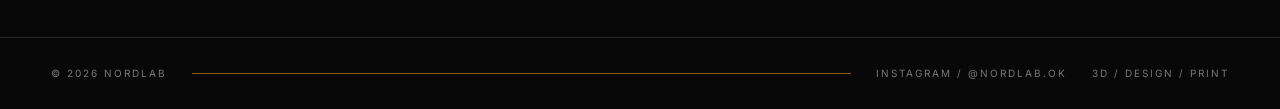
==== commit 8d563f97: "Se modifican los cards para que se vean como Mercado libre. Se agrega transicion. Se agrega precio. " ====
--- a/index.html
+++ b/index.html
@@ -234,7 +234,15 @@
     Tell us what you need and we'll get back to you with the next steps.
   </p>
 
-
+  <a 
+      href="https://wa.me/5491141694687?text=Hola%21%20Tengo%20una%20consulta%20sobre%20un%20proyecto%20para%20NordLab" 
+      target="_blank" 
+      rel="noopener noreferrer" 
+      class="button whatsapp-button"
+      style="margin-top: 1rem; display: inline-flex; align-items: center; gap: 0.5rem;"
+    >
+      CHAT ON WHATSAPP <span>→</span>
+    </a>
   </div>
 
   <form
--- a/css/style.css
+++ b/css/style.css
@@ -645,6 +645,12 @@
 background: var(--border);
 border: 1px solid var(--border);
 max-width: 900px;
+}
+
+.project-detail.project-price .price-value {
+    color: #ffcc00; /* O el amarillo principal de la paleta de NordLab */
+    font-weight: 600;
+    font-size: 1.2rem;
 }
 
 .project-detail {
@@ -1168,4 +1174,193 @@
   .language-switcher {
     font-size: 9px;
   }
-}+}
+
+/* ===================================
+   PROJECTS GRID & ECOMMERCE STYLE
+   =================================== */
+
+/* Contenedor principal de proyectos */
+.projects-grid {
+  display: grid;
+  grid-template-columns: repeat(auto-fill, minmax(220px, 1fr));
+  gap: 1.5rem;
+  padding: 1rem 0;
+}
+
+/* Tarjeta estilo Mercado Libre */
+.project-card {
+  display: flex;
+  flex-direction: column;
+  background-color: #121212; /* Ajustar al fondo de tu web si es oscuro/claro */
+  border-radius: 8px;
+  overflow: hidden;
+  text-decoration: none;
+  color: inherit;
+  border: 1px solid rgba(255, 255, 255, 0.08);
+  transition: transform 0.2s ease, box-shadow 0.2s ease;
+}
+
+.project-card:hover {
+  transform: translateY(-4px);
+  box-shadow: 0 8px 20px rgba(0, 0, 0, 0.3);
+}
+
+/* Imagen reducida y cuadrada */
+.project-image {
+  width: 100%;
+  aspect-ratio: 1 / 1; /* Mantiene proporción cuadrada compacta */
+  overflow: hidden;
+  background-color: #1a1a1a;
+}
+
+.project-image img {
+  width: 100%;
+  height: 100%;
+  object-fit: cover;
+  display: block;
+}
+
+/* Información del producto */
+.project-info {
+  padding: 0.85rem;
+  display: flex;
+  flex-direction: column;
+  gap: 0.3rem;
+  flex-grow: 1;
+}
+
+.project-title {
+  font-size: 0.95rem;
+  font-weight: 600;
+  margin: 0;
+}
+
+.project-category {
+  font-size: 0.75rem;
+  opacity: 0.7;
+  margin: 0;
+  line-height: 1.2;
+}
+
+/* Estilo para el Precio destacado */
+.project-price {
+  font-size: 1.1rem;
+  font-weight: 700;
+  color: #ffcc00; /* Color amarillo distintivo de NordLab */
+  margin-top: auto;
+  padding-top: 0.4rem;
+}
+
+/* Ajustes especiales para celular */
+@media (max-width: 600px) {
+  .projects-grid {
+    grid-template-columns: repeat(2, 1fr); /* 2 productos por fila en celular */
+    gap: 0.8rem;
+  }
+
+  .project-info {
+    padding: 0.6rem;
+  }
+
+  .project-title {
+    font-size: 0.85rem;
+  }
+
+  .project-category {
+    font-size: 0.7rem;
+  }
+
+  .project-price {
+    font-size: 1rem;
+  }
+}
+
+/* ===================================
+   PROJECTS GRID & ECOMMERCE STYLE
+   =================================== */
+
+/* Contenedor principal de proyectos */
+.projects-grid {
+  display: grid;
+  grid-template-columns: repeat(auto-fill, minmax(220px, 1fr));
+  gap: 1.5rem;
+  padding: 1rem 0;
+}
+
+/* Tarjeta estilo Mercado Libre */
+.project-card {
+  display: flex;
+  flex-direction: column;
+  background-color: #121212; /* Ajustar al fondo de tu web si es oscuro/claro */
+  border-radius: 8px;
+  overflow: hidden;
+  text-decoration: none;
+  color: inherit;
+  border: 1px solid rgba(255, 255, 255, 0.08);
+  transition: transform 0.2s ease, box-shadow 0.2s ease;
+}
+
+.project-card:hover {
+  transform: translateY(-4px);
+  box-shadow: 0 8px 20px rgba(0, 0, 0, 0.3);
+}
+
+/* Imagen reducida y cuadrada */
+.project-image {
+  width: 100%;
+  aspect-ratio: 1 / 1; /* Mantiene proporción cuadrada compacta */
+  overflow: hidden;
+  background-color: #1a1a1a;
+}
+
+.project-image img {
+  width: 100%;
+  height: 100%;
+  object-fit: cover;
+  display: block;
+}
+
+/* Información del producto */
+.project-info {
+  padding: 0.85rem;
+  display: flex;
+  flex-direction: column;
+  gap: 0.3rem;
+  flex-grow: 1;
+}
+
+.project-title {
+  font-size: 0.95rem;
+  font-weight: 600;
+  margin: 0;
+}
+
+.project-category {
+  font-size: 0.75rem;
+  opacity: 0.7;
+  margin: 0;
+  line-height: 1.2;
+}
+
+/* Estilo para el Precio destacado */
+.project-price {
+  font-size: 1.1rem;
+  font-weight: 700;
+  color: #ffcc00; /* Color amarillo distintivo de NordLab */
+  margin-top: auto;
+  padding-top: 0.4rem;
+}
+
+/* Estado inicial oculto para la sección de proyectos */
+.projects-section {
+  opacity: 0;
+  transform: translateY(40px);
+  transition: opacity 0.8s ease-out, transform 0.8s ease-out;
+}
+
+/* Clase que se activa al hacer scroll */
+.projects-section.is-visible {
+  opacity: 1;
+  transform: translateY(0);
+}
